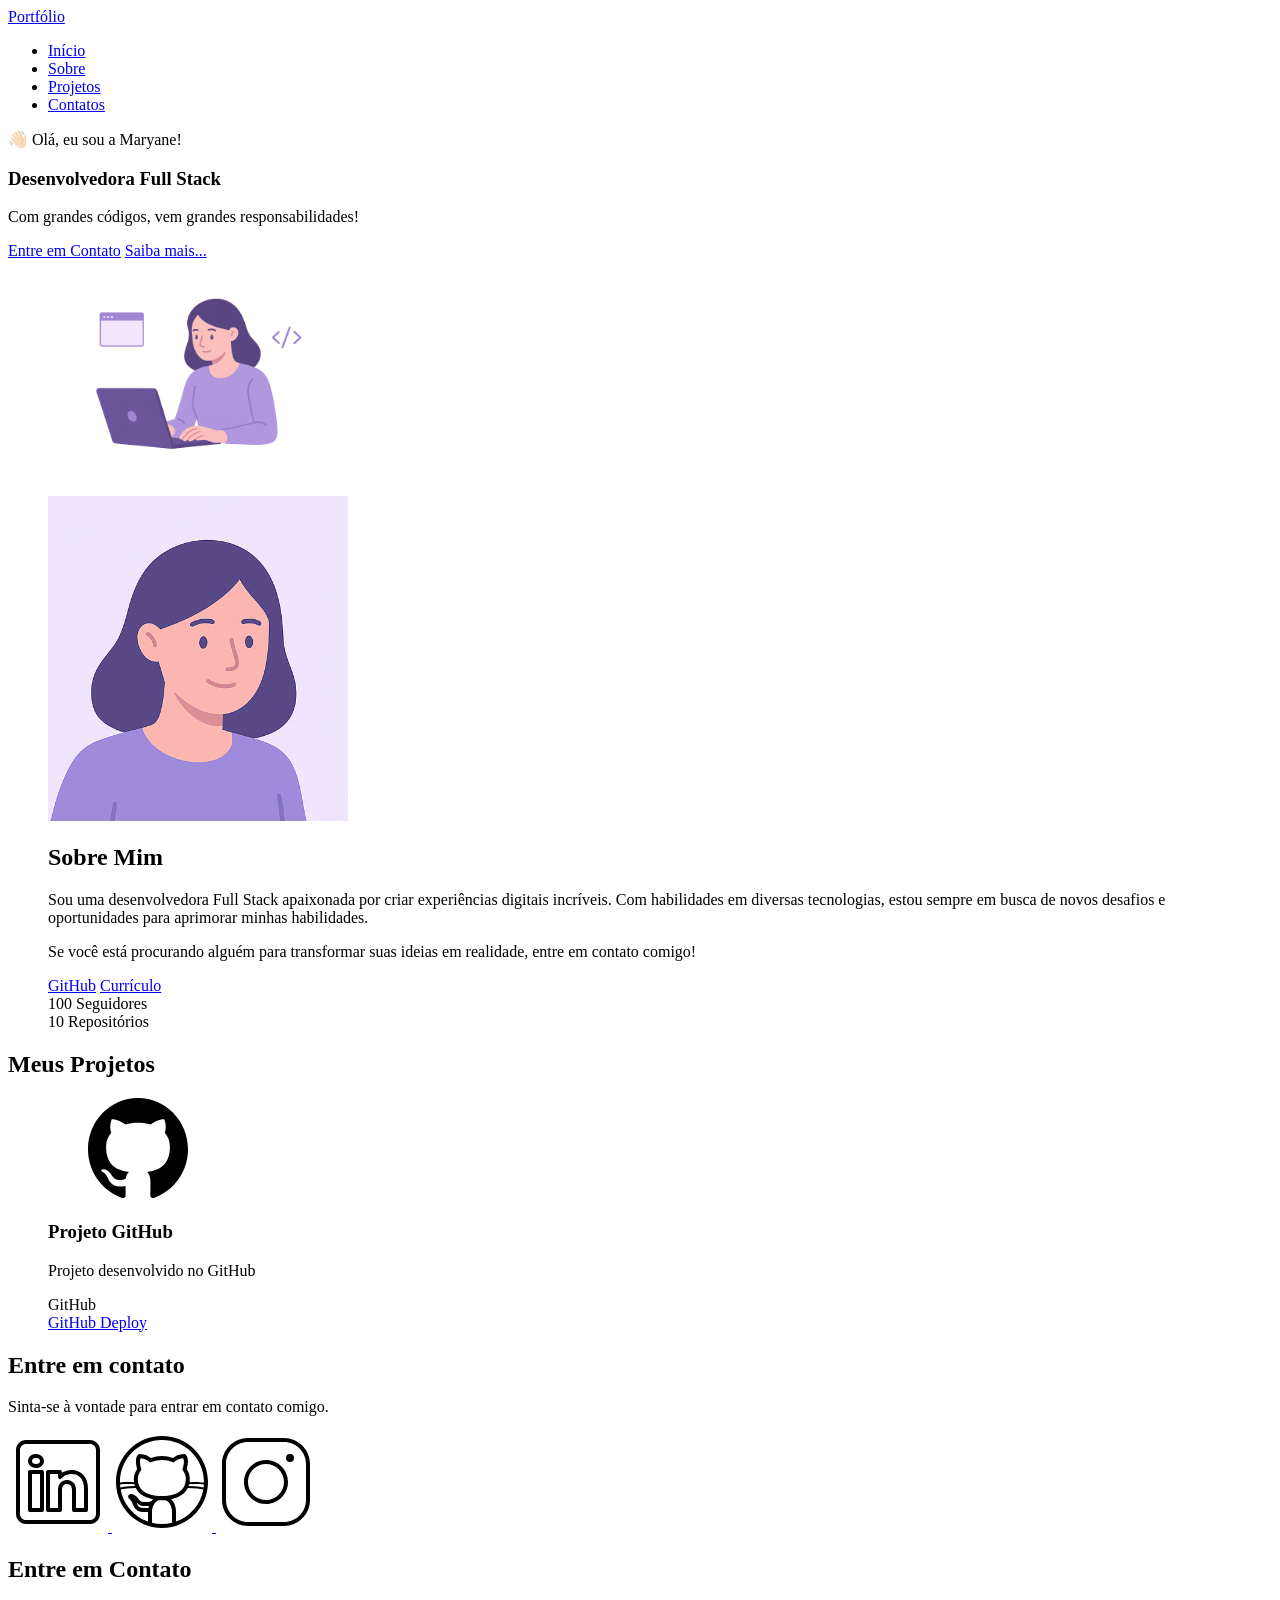
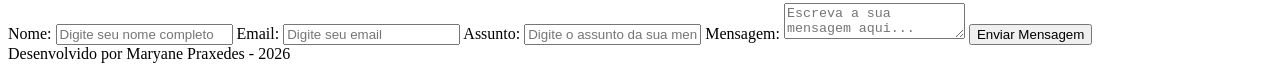
==== index.html @ 25ab2cbf ":sparkles: Construção da Página HTML" ====
<!DOCTYPE html>
<html lang="pt-br">

<head>
    <meta charset="UTF-8">
    <meta name="viewport" content="width=device-width, initial-scale=1.0">

    <meta name="author" content="Maryane Praxedes">

    <meta name="description" content="Portfólio Pessoal da Maryane Praxedes, 
                    desenvolvedora Full Stack especializada em criar experiências 
                    digitais incríveis. Conheça meus projetos e entre em contato.">

    <meta name="robots" content="index, follow">

    <link rel="icon" type="image/svg+xml" href="./assets/img/favicon.svg">

    <title>Portfólio da Maryane</title>
</head>

<body>

    <!--- Cabeçalho da Página -->
    <header>
        <div class="menu-content">
            <!-- Título do cabeçalho -->
            <a href="index.html" id="titulo">Portfólio</a>

            <!-- Menu de Navegação -->
            <nav>
                <ul class="menu-list">
                    <li><a href="#hero">Início</a></li>
                    <li><a href="#about">Sobre</a></li>
                    <li><a href="#projects">Projetos</a></li>
                    <li><a href="#contact">Contatos</a></li>

                </ul>
            </nav>
        </div>
    </header>

    <!--- Conteúdo Principal da Página -->
    <main>

        <!-- Seção Hero -->
        <section id="hero" class="section-container hero-container">

            <!-- Boas Vindas-->
            <article>
                <span>👋🏻 Olá, eu sou a Maryane!</span>
                <h1>Desenvolvedora Full Stack</h1>
                <p>Com grandes códigos, vem grandes responsabilidades!</p>

                <div class="buttons-container">
                    <a href="#contact" class="botao">Entre em Contato</a>
                    <a href="#about" class="botao-outline">Saiba mais...</a>
                </div>
            </article>

            <!-- Imagem da Seção Hero -->
            <figure class="hero-image">
                <img src="./assets/img/foto_dev_woman.svg" width="300" alt="Foto do autor do site"
                    class="float-animation">
            </figure>

        </section>

        <!-- Seção Sobre Mim -->
        <section id="about" class="section-container about-container">

            <!-- Imagem da Seção Sobre Mim -->
            <figure class="about-image">
                <img src="./assets/img/avatar_dev_woman.svg" width="300" alt="Foto - Perfil do autor do site">


                <!-- Conteúdo da Seção Sobre Mim -->
                <article class="about-content">
                    <h2>Sobre Mim</h2>
                    <p>Sou uma desenvolvedora Full Stack apaixonada por criar experiências digitais incríveis. Com
                        habilidades em diversas tecnologias, estou sempre em busca de novos desafios e oportunidades
                        para aprimorar minhas habilidades.</p>
                    <p>Se você está procurando alguém para transformar suas ideias em realidade, entre em contato
                        comigo!</p>

                    <!-- Links (GitHub + Currículo) e Dados do GitHub-->
                    <div class="about-buttons-data">

                        <!-- Links-->
                        <div class="buttons-container">
                            <a href="https://github.com/marypraxedes" target="_blank" class="botao">GitHub</a>
                            <a href="./Currículo Novo - Maryane Praxedes.pdf" target="_blank"
                                class="botao-outline">Currículo</a>
                        </div>

                        <!-- Dados do Repositório GitHub -->
                        <div class="data-container">
                            <!-- Número de Seguidores -->
                            <div class="data-item">
                                <span class="data-number">100</span>
                                <span class="data-label">Seguidores</span>

                            </div>
                            <!-- Número de Repositórios -->
                            <div class="data-item">
                                <span class="data-number">10</span>
                                <span class="data-label">Repositórios</span>
                            </div>
                        </div>
                    </div>
                </article>
            </figure>
        </section>

        <!-- Seção Projetos -->
        <section id="projects" class="section-container projects-container">

            <h2>Meus Projetos</h2>

            <!-- Swiper Container -->
            <div class="swiper projects-swiper">
                <div class="swiper-wrapper">

                    <figure class="swiper-slide">

                        <article class="project-card">

                            <!-- Ícone da Tecnologia padrão do projeto -->
                            <figure class="project-image">
                                <img src="./assets/icons/languages/github.svg" alt="Ícone do GitHub" width="100">
                            </figure>

                            <!-- Conteúdo do Projeto -->
                            <div class="project-content">

                                <h3>Projeto GitHub</h3>
                                <p>Projeto desenvolvido no GitHub</p>

                                <!-- Tags do Projeto -->
                                <div class="project-tags">
                                    <span class="tag">GitHub</span>
                                </div>

                                <!-- Links do Projeto -->
                                <div class="project-buttons">
                                    <a href="#" target="_blank" class="botao botao-sm">
                                        GitHub
                                    </a>
                                    <a href="#" target="_blank" class="botao-outline botao-sm">
                                        Deploy
                                    </a>
                                </div>

                            </div>

                        </article>

                </div>

            </div>

            <!-- Botões de Navegação -->
            <div class="swiper-button-next"></div>
            <div class="swiper-button-prev"></div>

            <!-- Paginação -->
            <div class="swiper-pagination"></div>

            </div>

        </section>

        <!-- Seção Contato -->
        <section id="contact" class="section-container contact-container">

            <!-- Redes Sociais-->
            <article class="contact-info">
                <h2>Entre em contato</h2>
                <p>Sinta-se à vontade para entrar em contato comigo.</p>

                <!-- Links das Redes Sociais -->
                <div class="social-container">

                    <a href="https://www.linkedin.com/in/marypraxedes/" target="_blank" class="social-icon"
                        aria-label="LinkedIn">
                        <img src="./assets/icons/social/linkedin.svg" alt="Link para o LinkedIn">
                    </a>

                    <a href="https://github.com/marypraxedes" target="_blank" class="social-icon" aria-label="GitHub">
                        <img src="./assets/icons/social/github.svg" alt="Link para o GitHub">
                    </a>

                    <a href="https://instagram.com/mary_praxedes" target="_blank" class="social-icon"
                        aria-label="Instagram">
                        <img src="./assets/icons/social/instagram.svg" alt="Link para o Instagram">
                    </a>
                </div>
            </article>

            <h2>Entre em Contato</h2>

            <!-- Formulário de Contato -->
            <form id="formulario">

                <label for="nome">Nome:</label>
                <input id="nome" name="nome" type="text" placeholder="Digite seu nome completo">
                <span id="erro-nome"></span>


                <label for="email">Email:</label>
                <input id="email" name="email" type="text" placeholder="Digite seu email">
                <span id="erro-email"></span>

                <label for="assunto">Assunto:</label>
                <input id="assunto" name="assunto" type="text" placeholder="Digite o assunto da sua mensagem">
                <span id="erro-assunto"></span>

                <label for="mensagem">Mensagem:</label>
                <textarea id="mensagem" name="mensagem" placeholder="Escreva a sua mensagem aqui..."></textarea>
                <span id="erro-mensagem"></span>

                <button class="botao" type="submit">Enviar Mensagem</button>

            </form>

        </section>


    </main>

    <!--- Rodapé da Página -->
    <footer>
        Desenvolvido por Maryane Praxedes - 2026
    </footer>


</body>

</html>
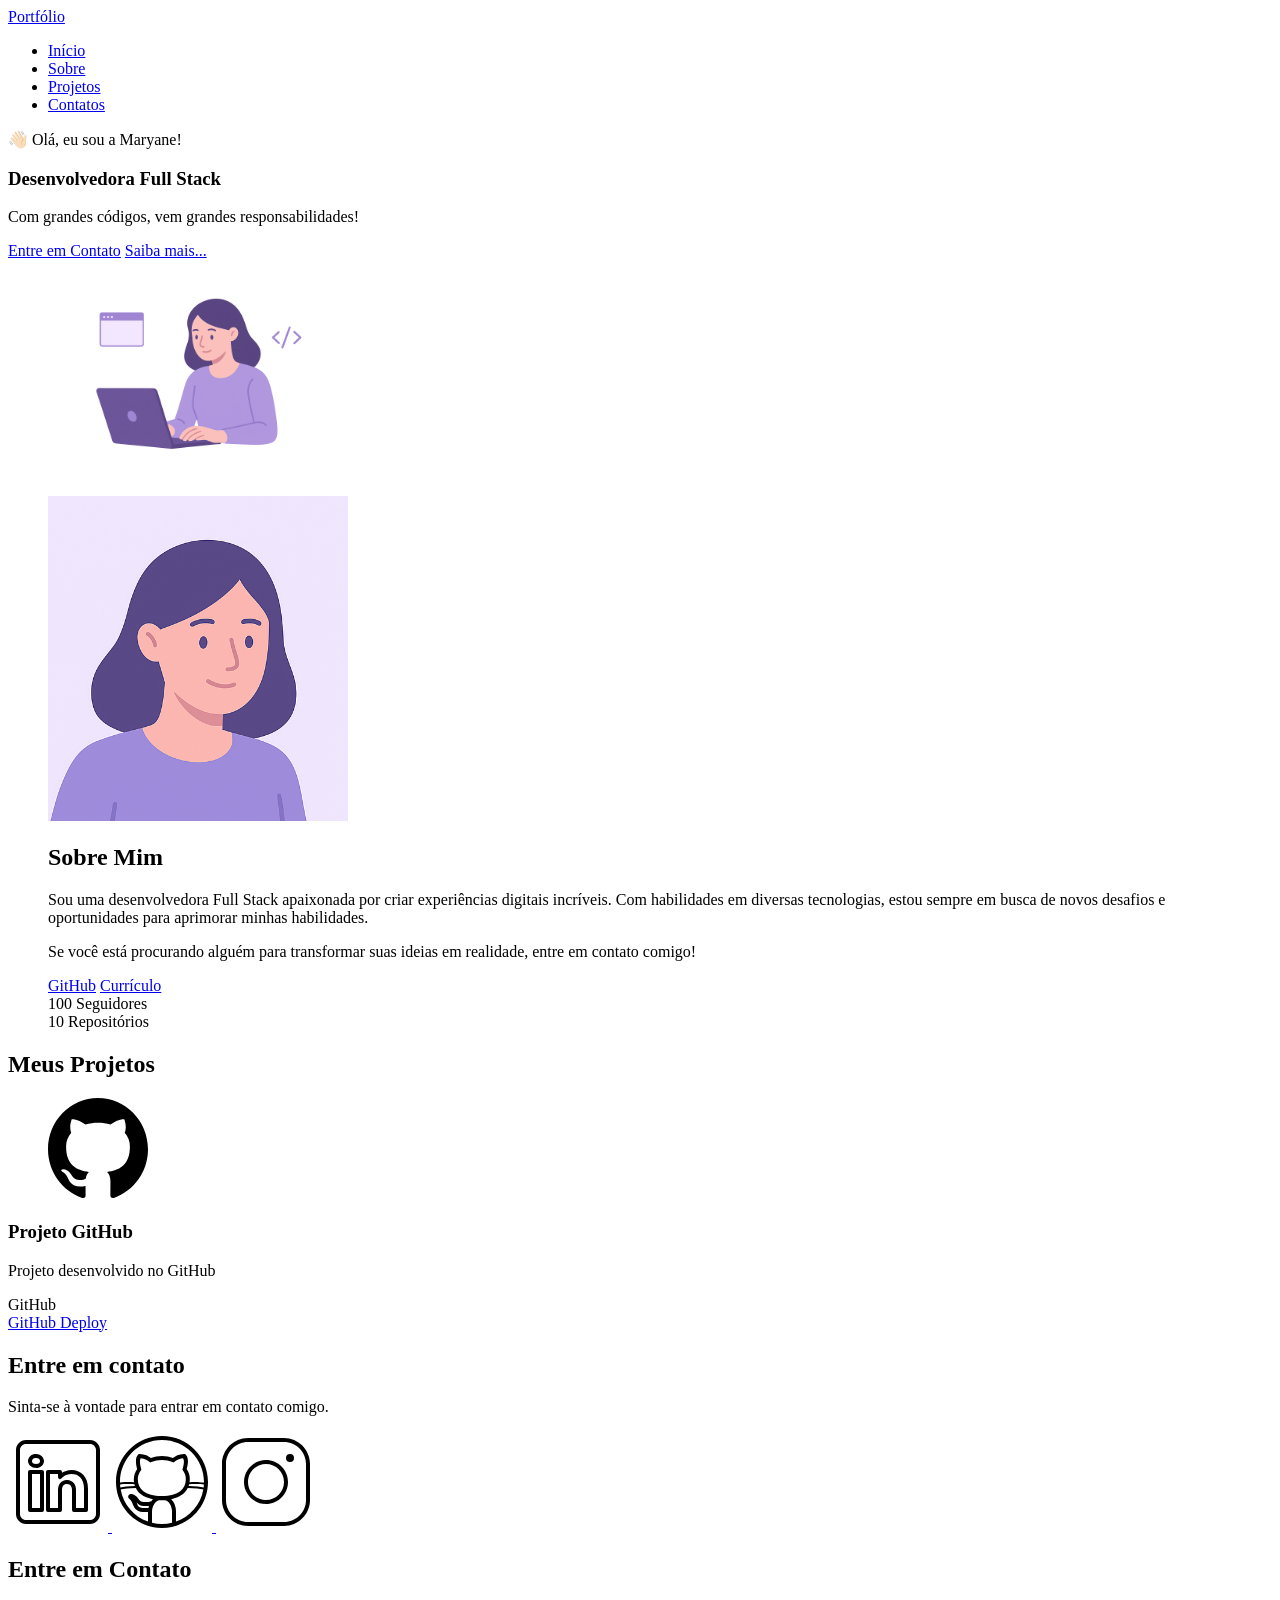
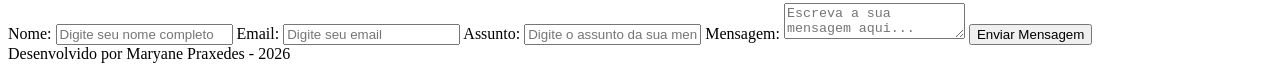
==== commit 78543af6: ":sparkles: Nova branch 01_html" ====
--- a/index.html
+++ b/index.html
@@ -120,7 +120,7 @@
             <div class="swiper projects-swiper">
                 <div class="swiper-wrapper">
 
-                    <figure class="swiper-slide">
+                    <div class="swiper-slide">
 
                         <article class="project-card">
 
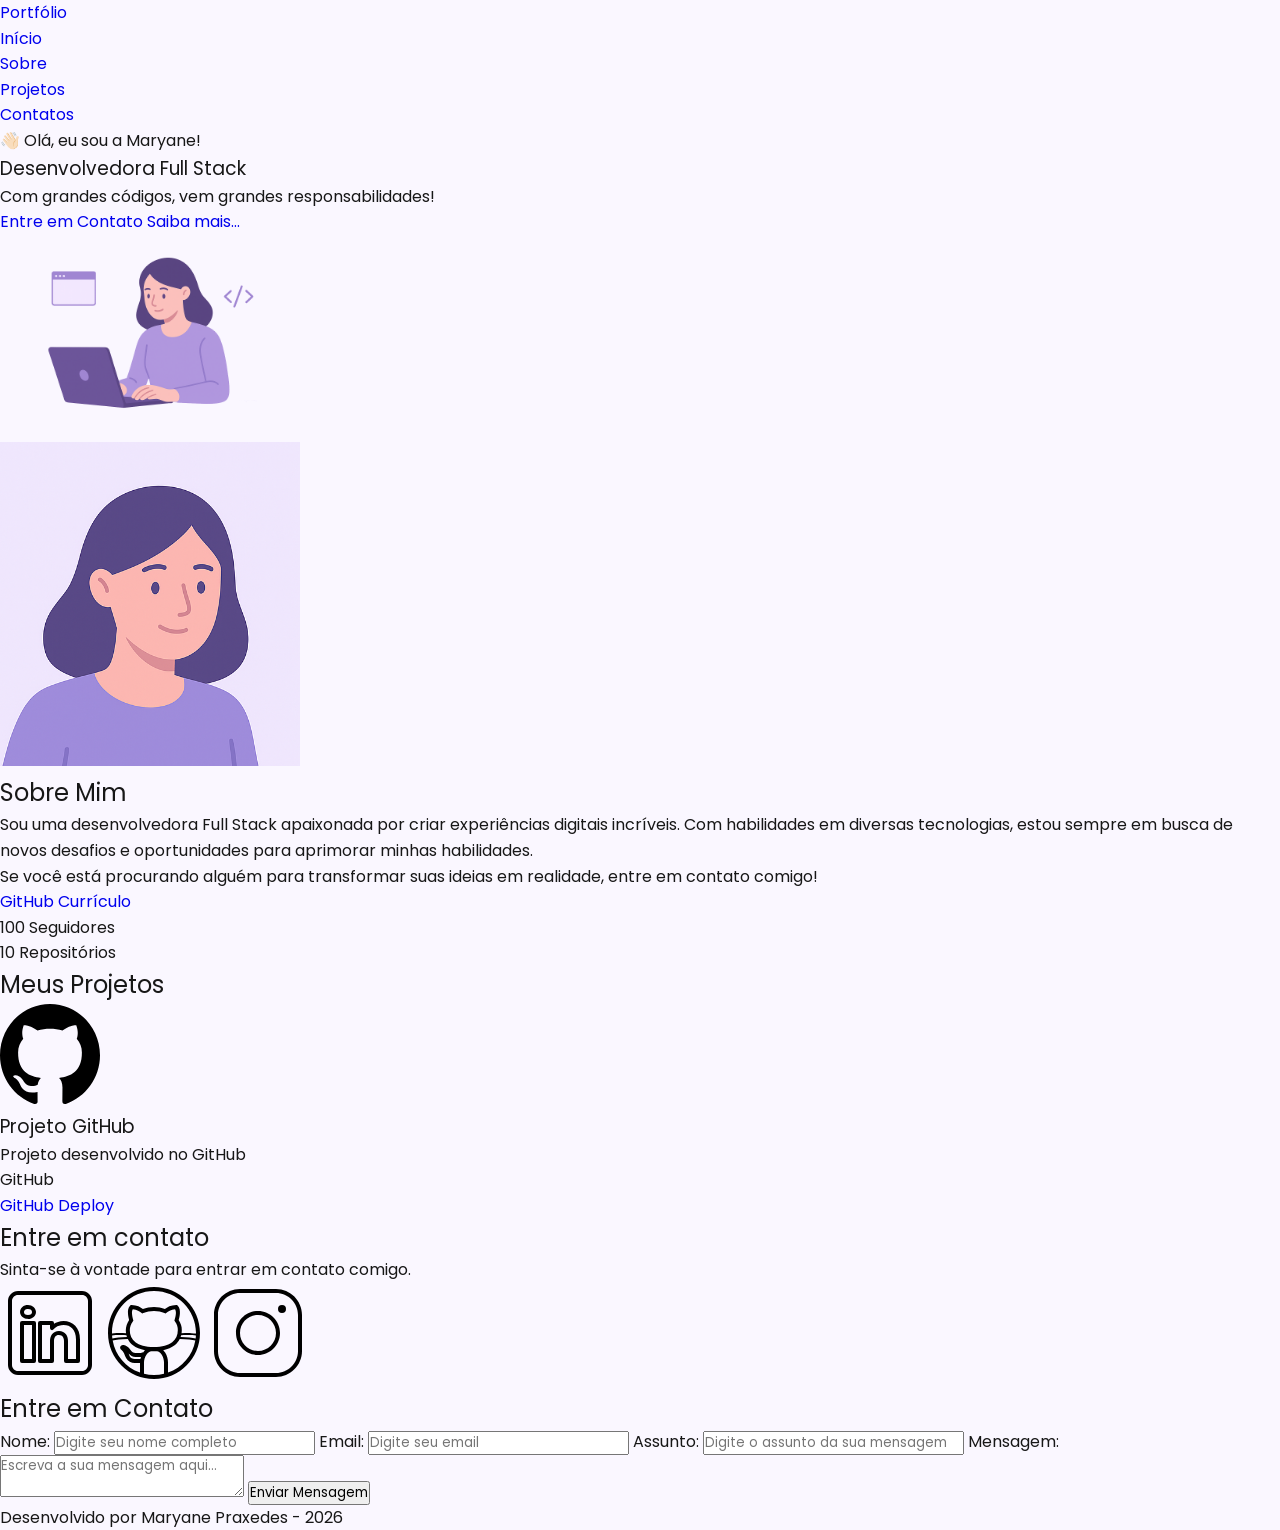
==== commit 6760c951: ":sparkles: Construção do CSS" ====
--- a/index.html
+++ b/index.html
@@ -2,6 +2,14 @@
 <html lang="pt-br">
 
 <head>
+
+    <!-- Fontes do Google -->
+    <link rel="preconnect" href="https://fonts.googleapis.com">
+    <link rel="preconnect" href="https://fonts.gstatic.com" crossorigin>
+
+    <!-- Fonte do Google - Poppins -->
+    <link href="https://fonts.googleapis.com/css2?family=Poppins&display=swap" rel="stylesheet">
+
     <meta charset="UTF-8">
     <meta name="viewport" content="width=device-width, initial-scale=1.0">
 
@@ -14,6 +22,9 @@
     <meta name="robots" content="index, follow">
 
     <link rel="icon" type="image/svg+xml" href="./assets/img/favicon.svg">
+
+    <!-- CSS principal da página -->
+    <link rel="stylesheet" href="./assets/css/styles.css">
 
     <title>Portfólio da Maryane</title>
 </head>
@@ -154,16 +165,16 @@
 
                         </article>
 
+                    </div>
+
                 </div>
 
-            </div>
-
-            <!-- Botões de Navegação -->
-            <div class="swiper-button-next"></div>
-            <div class="swiper-button-prev"></div>
-
-            <!-- Paginação -->
-            <div class="swiper-pagination"></div>
+                <!-- Botões de Navegação -->
+                <div class="swiper-button-next"></div>
+                <div class="swiper-button-prev"></div>
+
+                <!-- Paginação -->
+                <div class="swiper-pagination"></div>
 
             </div>
 
--- a/assets/css/styles.css
+++ b/assets/css/styles.css
@@ -0,0 +1,76 @@
+* {
+    margin: 0;
+    padding: 0;
+    box-sizing: border-box;
+    font-family: 'Poppins', sans-serif;
+    font-weight: 400;
+    text-decoration: none;
+    outline: none;
+}
+
+/* Variáveis */
+:root {
+    /* Paleta de Cores - Purple */
+    --purple-50: #f4eaff;
+    --purple-100: #e9dcfa;
+    --purple-200: #cdb3f0;
+    --purple-300: #b186e5;
+    --purple-400: #9460db;
+    --purple-500: #6b36c8;
+    --purple-600: #5b2ca0;
+    --purple-700: #4c2177;
+    --purple-800: #441f88;
+    --purple-900: #2a0e4d;
+    --purple-950: #1a0730;
+ 
+    /* Cores Neutras */
+    --gray-200: #e8e8e8;
+    --gray-400: #505861;
+    --black: #171717;
+    --white: #FAF7FF;
+ 
+    /* Cores de Estado */
+    --error: #e63946;
+ 
+    /* Sombras */
+    --shadow-sm: 0 0.25rem 0.5rem rgba(0, 0, 0, 0.05);
+    --shadow-md: 0 0.25rem 0.75rem rgba(107, 54, 200, 0.3);
+    --shadow-lg: 0 0.5rem 1.5rem rgba(107, 54, 200, 0.2);
+ 
+    /* Espaçamentos */
+    --spacing-xs: 0.5rem;
+    --spacing-sm: 1rem;
+    --spacing-md: 1.5rem;
+    --spacing-lg: 2rem;
+    --spacing-xl: 3rem;
+    --spacing-2xl: 4rem;
+ 
+    /* Tamanhos de Fonte */
+    --text-sm: 0.75rem;
+    --text-base: 1rem;
+    --text-lg: 1.25rem;
+    --text-xl: 1.5rem;
+    --text-2xl: 2rem;
+    --text-3xl: 2.5rem;
+ 
+    /* Border Radius */
+    --radius-sm: 0.25rem;
+    --radius-md: 0.5rem;
+    --radius-lg: 1rem;
+    --radius-xl: 2rem;
+    --radius-full: 50%;
+ 
+    /* Animação Padrão */
+    --transition-default: all 0.3s ease;
+}
+
+html {
+    scroll-behavior: smooth;
+}
+
+body {
+    min-height: 100vh;
+    background-color: var(--white);
+    line-height: 1.6;
+    color: var(--black);
+}
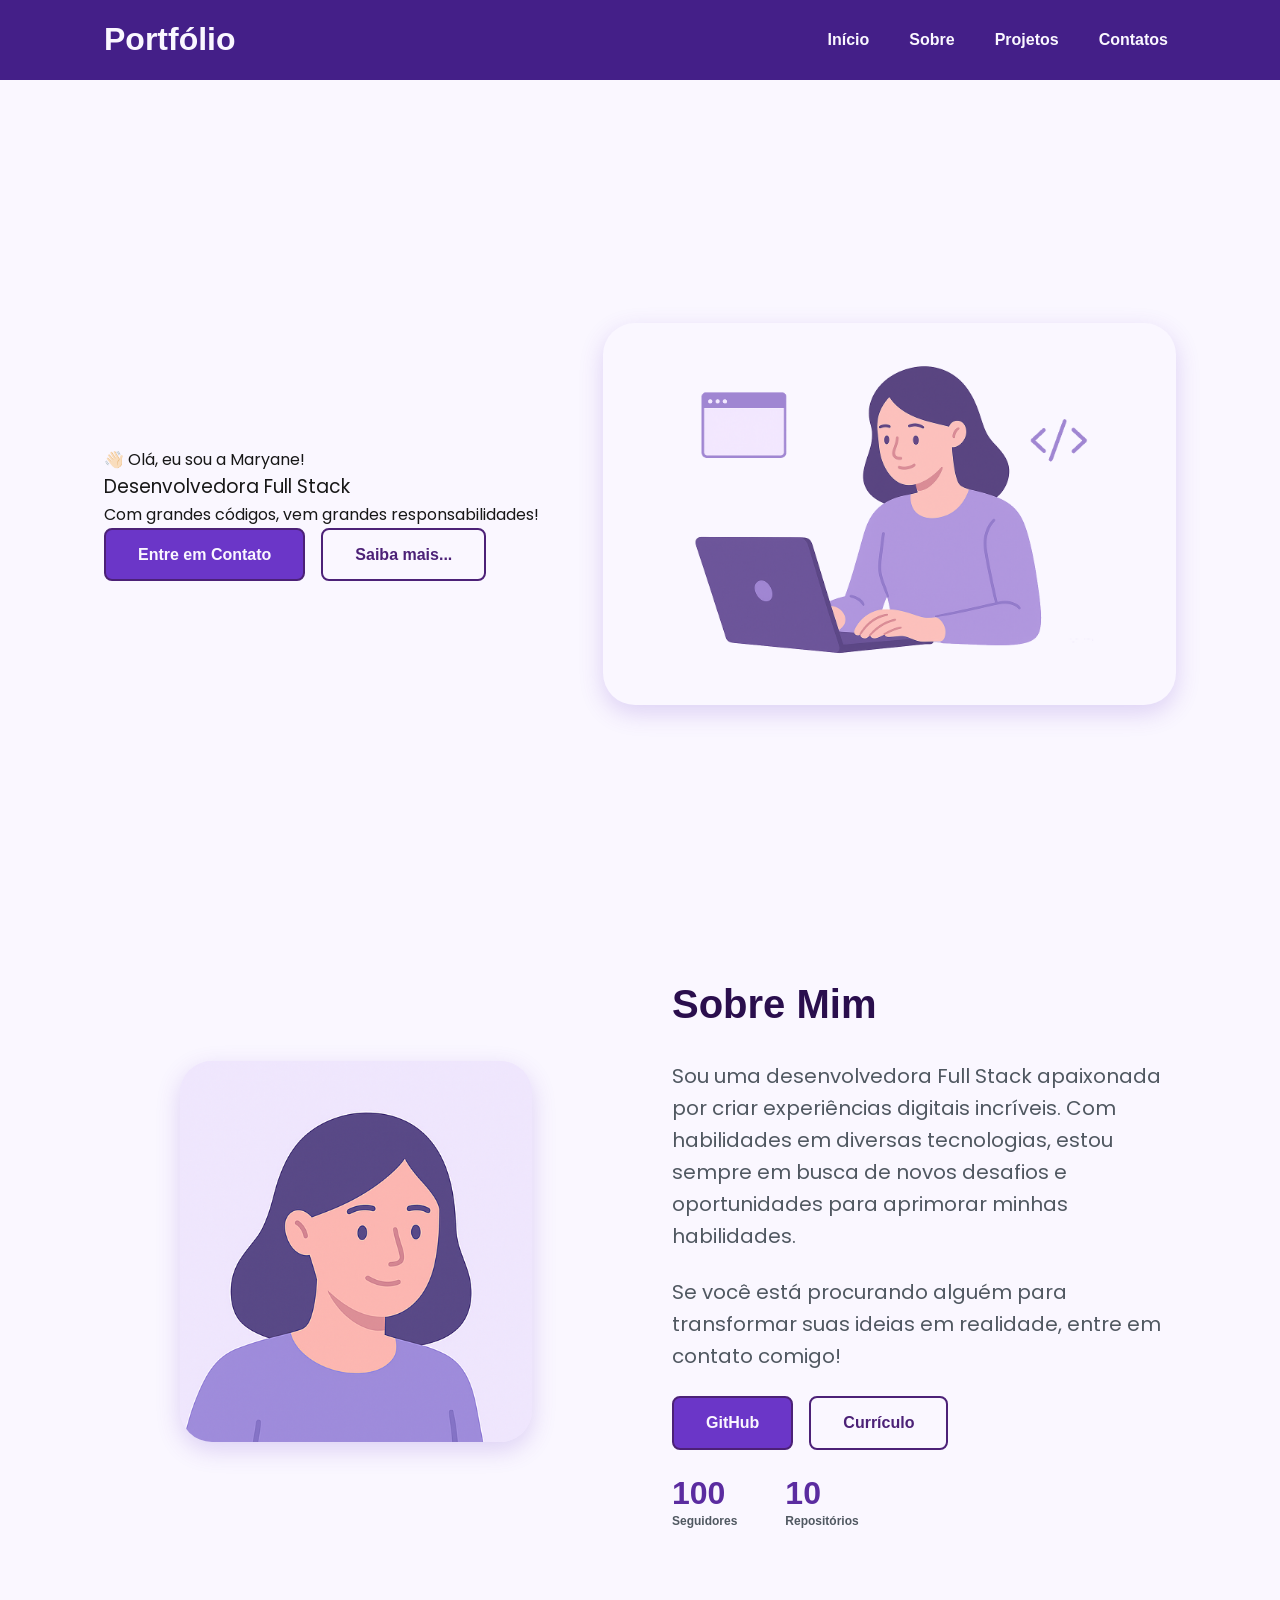
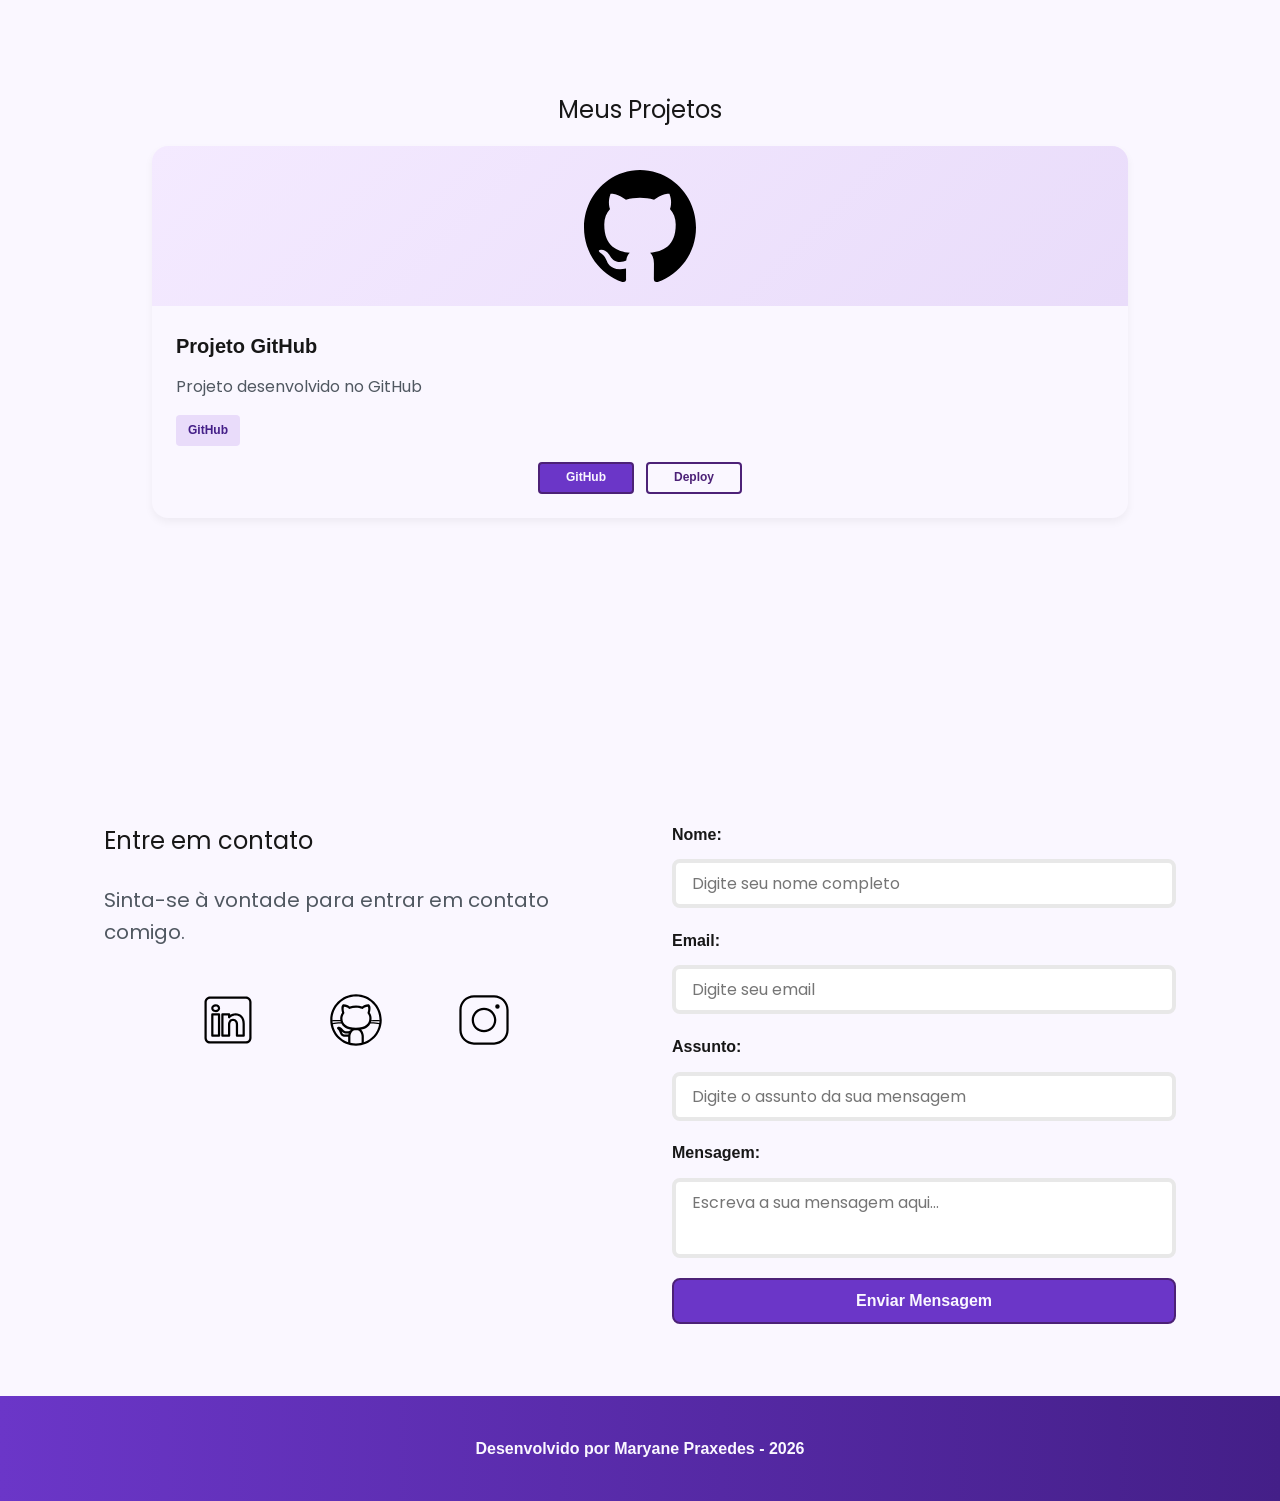
==== commit 16885609: ":sparkles: Atualização do CSS" ====
--- a/index.html
+++ b/index.html
@@ -70,8 +70,7 @@
 
             <!-- Imagem da Seção Hero -->
             <figure class="hero-image">
-                <img src="./assets/img/foto_dev_woman.svg" width="300" alt="Foto do autor do site"
-                    class="float-animation">
+                <img src="./assets/img/foto_dev_woman.svg" alt="Foto do autor do site" class="float-animation">
             </figure>
 
         </section>
@@ -81,45 +80,59 @@
 
             <!-- Imagem da Seção Sobre Mim -->
             <figure class="about-image">
-                <img src="./assets/img/avatar_dev_woman.svg" width="300" alt="Foto - Perfil do autor do site">
-
-
-                <!-- Conteúdo da Seção Sobre Mim -->
-                <article class="about-content">
-                    <h2>Sobre Mim</h2>
-                    <p>Sou uma desenvolvedora Full Stack apaixonada por criar experiências digitais incríveis. Com
-                        habilidades em diversas tecnologias, estou sempre em busca de novos desafios e oportunidades
-                        para aprimorar minhas habilidades.</p>
-                    <p>Se você está procurando alguém para transformar suas ideias em realidade, entre em contato
-                        comigo!</p>
-
-                    <!-- Links (GitHub + Currículo) e Dados do GitHub-->
-                    <div class="about-buttons-data">
-
-                        <!-- Links-->
-                        <div class="buttons-container">
-                            <a href="https://github.com/marypraxedes" target="_blank" class="botao">GitHub</a>
-                            <a href="./Currículo Novo - Maryane Praxedes.pdf" target="_blank"
-                                class="botao-outline">Currículo</a>
+                <img src="./assets/img/avatar_dev_woman.svg" alt="Foto - Perfil do autor do site">
+            </figure>
+
+            <!-- Conteúdo da Seção Sobre Mim -->
+            <article class="about-content">
+
+                <h2>Sobre Mim</h2>
+
+                <p>
+                    Sou uma desenvolvedora Full Stack apaixonada por criar experiências digitais incríveis.
+                    Com habilidades em diversas tecnologias, estou sempre em busca de novos desafios e
+                    oportunidades para aprimorar minhas habilidades.
+                </p>
+
+                <p>
+                    Se você está procurando alguém para transformar suas ideias em realidade,
+                    entre em contato comigo!
+                </p>
+
+                <!-- Links (GitHub + Currículo) e Dados do GitHub -->
+                <div class="about-buttons-data">
+
+                    <!-- Links -->
+                    <div class="buttons-container">
+                        <a href="https://github.com/marypraxedes" target="_blank" class="botao">
+                            GitHub
+                        </a>
+
+                        <a href="./Currículo Novo - Maryane Praxedes.pdf" target="_blank" class="botao-outline">
+                            Currículo
+                        </a>
+                    </div>
+
+                    <!-- Dados do Repositório GitHub -->
+                    <div class="data-container">
+
+                        <!-- Número de Seguidores -->
+                        <div class="data-item">
+                            <span class="data-number">100</span>
+                            <span class="data-label">Seguidores</span>
                         </div>
 
-                        <!-- Dados do Repositório GitHub -->
-                        <div class="data-container">
-                            <!-- Número de Seguidores -->
-                            <div class="data-item">
-                                <span class="data-number">100</span>
-                                <span class="data-label">Seguidores</span>
-
-                            </div>
-                            <!-- Número de Repositórios -->
-                            <div class="data-item">
-                                <span class="data-number">10</span>
-                                <span class="data-label">Repositórios</span>
-                            </div>
+                        <!-- Número de Repositórios -->
+                        <div class="data-item">
+                            <span class="data-number">10</span>
+                            <span class="data-label">Repositórios</span>
                         </div>
+
                     </div>
-                </article>
-            </figure>
+                </div>
+
+            </article>
+
         </section>
 
         <!-- Seção Projetos -->
@@ -207,7 +220,7 @@
                 </div>
             </article>
 
-            <h2>Entre em Contato</h2>
+
 
             <!-- Formulário de Contato -->
             <form id="formulario">
--- a/assets/css/styles.css
+++ b/assets/css/styles.css
@@ -1,11 +1,11 @@
 * {
-    margin: 0;
-    padding: 0;
-    box-sizing: border-box;
-    font-family: 'Poppins', sans-serif;
-    font-weight: 400;
-    text-decoration: none;
-    outline: none;
+margin: 0;
+padding: 0; 
+box-sizing: border-box;
+font-family: 'Poppins', sans-serif;
+font-weight: 400;
+text-decoration: none;
+outline: none;
 }
 
 /* Variáveis */
@@ -69,8 +69,608 @@
 }
 
 body {
+    display: flex;
+    flex-direction: column;
     min-height: 100vh;
     background-color: var(--white);
+    color: var(--black);
+    font-size: var(--text-base);
     line-height: 1.6;
-    color: var(--black);
+}
+
+main {
+    flex: 1;
+    padding: var(--spacing-md);
+}
+
+.section-container {
+    max-width: 70rem;
+    margin: 0 auto;
+    padding: var(--spacing-xl) var(--spacing-md);
+    scroll-margin-top: 6rem;
+}
+
+.buttons-container {
+    display: flex;
+    gap: var(--spacing-sm);
+}
+
+.botao,
+.botao-outline {
+    display: inline-block;
+    padding: 0.75rem 2rem;
+    border: 0.15rem solid transparent;
+    border-radius: var(--radius-md);
+    font-size: var(--text-base);
+    font-weight: 600;
+    text-align: center;
+    cursor: pointer;
+    transition: var(--transition-default);
+}
+
+.botao {
+    border-color: var(--purple-700);
+    background-color: var(--purple-500);
+    color: var(--white);
+}
+
+.botao:hover {
+    border-color: var(--purple-800);
+    background-color: var(--purple-700);
+    box-shadow: var(--shadow-md);
+    transform: translateY(-0.25rem);
+}
+
+.botao-outline {
+    border-color: var(--purple-700);
+    background-color: transparent;
+    color: var(--purple-700);
+}
+
+.botao-outline:hover {
+    border-color: var(--purple-700);
+    background-color: var(--purple-500);
+    color: var(--white);
+    transform: translateY(-0.25rem);
+}
+
+/* Botões pequenos - Card Projetos */
+ 
+.botao.botao-sm,
+.botao-outline.botao-sm {
+  min-width: 6rem;
+  padding: 0.25rem var(--spacing-sm);
+  border-width: 0.125rem;
+  border-radius: 0.25rem;
+  font-size: var(--text-sm);
+}
+
+header{
+   position: sticky;
+   top: 0;
+   z-index: 1000;
+   width: 100%;
+   height: 5rem;
+   border-bottom: var (--spacing-xs) solid var(--gray-200);
+   box-shadow: var(--purple-800);
+   background-color: var(--purple-800);
+}
+
+header a {
+    color: var(--white);
+    transition: color 0.3s ease;
+    font-weight: 600;
+}
+
+header a:hover {
+    color: var(--purple-100);
+}
+
+#titulo {
+    font-size: var(--text-2xl);
+    font-weight: 700;
+}
+
+.menu-content {
+    display: flex;
+    justify-content: space-between;
+    align-items: center;
+    max-width: 70rem;
+    height: 100%;
+    margin: 0 auto;
+    padding: 0 var(--spacing-md);
+}
+
+.menu-list {
+    display: flex;
+    gap: var(--spacing-md);
+    list-style: none;
+}
+
+.menu-list a {
+    padding: var(--spacing-xs);
+}
+
+/* Seção Hero*/
+.hero-container {
+    display: flex;
+    align-items: center;
+    gap: var(--spacing-2xl);
+    min-height: calc(100vh - 5rem);
+}
+
+.hero-content {
+    display: flex;
+    flex: 1;
+    flex-direction: column;
+    gap: var(--spacing-md);
+}
+
+.hero-content span {
+    font-size: var(--text-xl);
+    font-weight: 700;
+}
+
+.hero-content h1 {
+    font-size: var(--text-3xl);
+    font-weight: 700;
+}
+
+/* configura todos os parágrafos */
+.hero-content p, 
+.about-content p,
+.contact-info p {
+    font-size: var(--text-lg);
+    color: var(--gray-400);
+}
+
+.hero-image {
+    flex: 1;
+    display: flex;
+    justify-content: center;
+}
+
+.hero-image img {
+    width: 100%;
+    max-width: 100%;
+    border-radius: var(--radius-xl);
+    box-shadow: var(--shadow-lg);
+}
+
+/* Animação Flutuante */
+@keyframes float {
+  0%,
+  100% {
+    transform: translateY(0);
+  }
+ 
+  50% {
+    transform: translateY(-1.25rem);
+  }
+ 
+}
+ 
+/* Usa animação */
+.float-animation {
+  animation: float 3s ease-in-out infinite;
+}
+
+
+/* Seção About */
+
+.about-container {
+    display: flex;
+    flex-direction: row;
+    align-items: center;
+    gap: var(--spacing-2xl);
+}
+
+/* Imagem de perfil */
+.about-image {
+    flex: 1;
+    display: flex;
+    justify-content: center;
+    align-items: center;
+}
+
+.about-image img {
+    width: 100%;
+    max-width: 22rem;
+    height: auto;
+    border-radius: var(--radius-xl);
+    box-shadow: var(--shadow-lg);
+    background-color: var(--purple-50);
+}
+
+/* Conteúdo de Texto */
+.about-content {
+    flex: 1;
+    display: flex;
+    align-items: flex-start;
+    flex-direction: column;
+    gap: var(--spacing-md);
+}
+
+.about-content h2 {
+    font-size: var(--text-3xl);
+    font-weight: 700;
+    color: var(--purple-900);
+}
+
+/* Container de Botões + Estatísticas */
+.about-buttons-data {
+    display: flex;
+    flex-direction: column;
+    gap: var(--spacing-md);
+    width: 100%;
+}
+
+/* Estatísticas do GitHub (Seguidores / Repositórios) */
+.data-container {
+    display: flex;
+    gap: var(--spacing-xl);
+}
+
+.data-item {
+    display: flex;
+    flex-direction: column;
+}
+
+.data-number {
+    font-size: var(--text-2xl);
+    font-weight: 700;
+    color: var(--purple-600);
+    line-height: 1.2;
+}
+
+.data-label {
+    font-size: var(--text-sm);
+    color: var(--gray-400);
+    font-weight: 600;
+}
+
+/* Responsividade (Telas menores) */
+@media (max-width: 768px) {
+    .about-container {
+        flex-direction: column;
+        text-align: center;
+    }
+
+    .about-buttons-data {
+        align-items: center;
+    }
+
+    .data-container {
+        justify-content: center;
+    }
+}
+
+/* projects */
+
+.projects-container {
+    scroll-margin-top: 3rem;
+    margin: var(--spacing-2xl) auto;
+    text-align: center;
+}
+
+.projects-swiper {
+   position: relative;
+   width: 100%;
+   padding: var(--spacing-sm) var(--spacing-xl) var(--spacing-xl);
+   overflow: hidden;
+}
+
+/* cards projects */
+
+.project-card {
+    display: flex;
+    flex-direction: column;
+    width: 100%;
+    height: 100%;
+    border: 0.15rem solid var(--grey-200);
+    border-radius: var(--radius-lg);
+    background-color: var(--white);
+    box-shadow: var(--shadow-sm);
+    overflow: hidden;
+    transition: var(--transition-default);
+}
+
+.project-card:hover {
+    box-shadow: var(--shadow-lg);
+}
+
+.project-image {
+    display: flex;
+    justify-content: center;
+    align-items: center;
+    width: 100%;
+    height: 10rem;
+    background: linear-gradient(135deg, var(--purple-50) 0%, var(--purple-100) 100%);
+}
+
+.project-image img {
+    width: 75%;
+    height: 75%;
+    max-width: 7rem;
+    max-height: 7rem;
+    object-fit: contain;
+    transition: transform 0.3s ease;
+}
+
+.project-content {
+    display: flex;
+    flex-direction: column;
+    justify-content: space-between;
+    text-align: left;
+    flex: 1;
+    padding: var(--spacing-md);
+}
+
+.project-content h3 {
+    font-size: var(--text-lg);
+    font-weight: 700;
+    margin-bottom: 0.75rem;
+}
+
+.project-content p {
+    flex: 1;
+    font-size: var(--text-base);
+    color: var(--gray-400);
+    margin-bottom: var(--spacing-sm);
+}
+
+.project-tags {
+    display: flex;
+    flex-wrap: wrap;
+    gap: var(--spacing-xs);
+}
+
+.tag {
+    padding: 0.375rem 0.75rem;
+    border-radius: var(--radius-sm);
+    background-color: var(--purple-100);
+    font-size: var(--text-sm);
+    font-weight: 600;
+    color: var(--purple-800);
+}
+
+.project-buttons {
+    display: flex;
+    justify-content: center;
+    align-items: center;
+    gap: 0.75rem;
+    margin-top: var(--spacing-sm);
+}
+
+/* Configuração do Swiper */
+ 
+.swiper-wrapper {
+
+    align-items: stretch;
+
+}
+ 
+.swiper-slide {
+
+    display: flex;
+
+    height: auto;
+
+}
+ 
+/* Botões do Swiper (navegação) */
+
+.swiper-button-next,
+
+.swiper-button-prev {
+
+    width: 3rem;
+
+    height: 3rem;
+
+}
+ 
+.swiper-button-next:after,
+
+.swiper-button-prev:after {
+
+    font-size: var(--text-lg);
+
+    color: var(--purple-500);
+
+}
+ 
+.swiper-button-next:hover:after,
+
+.swiper-button-prev:hover:after {
+
+    color: var(--purple-800);
+
+}
+ 
+/* Indicadores de paginação */
+
+.swiper-pagination-bullet {
+
+    width: 0.75rem;
+
+    height: 0.75rem;
+
+    background-color: var(--gray-200);
+
+    opacity: 1;
+
+}
+ 
+.swiper-pagination-bullet-active {
+
+    width: var(--spacing-lg);
+
+    border-radius: var(--radius-sm);
+
+    background-color: var(--purple-500);
+
+}
+ 
+.contact-container {
+    display:grid;
+    grid-template-columns: 1fr 1fr;
+    gap: var(--spacing-2xl);
+}
+
+.contact-info h2 {
+    margin-bottom: var(--spacing-md);
+}
+
+.contact-info p {
+    margin-bottom: var(--spacing-lg);
+}
+
+.social-container {
+    display: flex;
+    justify-content: center;
+    gap: var(--spacing-xl);
+}
+
+.social-icon {
+    width: 5rem;
+    height: 5rem;
+    padding: 0.75rem;
+    border-radius: var(--radius-md);
+    transition: var(--transition-default);
+}
+
+.social-icon img {
+    width: 100%;
+    filter: brightness(0) saturate(100%);
+    transition: filter 0.3s ease;
+}
+
+.social-icon img:hover {
+
+  filter: brightness(0) 
+          saturate(100%) 
+          invert(42%) 
+          sepia(93%) 
+          saturate(1352%) 
+          hue-rotate(243deg) 
+          brightness(79%) 
+          contrast(91%);
+
+}
+
+/* formulário */
+
+form {
+    display: flex;
+    flex-direction: column;
+    gap: 0.75rem;
+}
+
+form label {
+    font-size: var(--text-base);
+    font-weight: 600;
+}
+ 
+form input,
+form textarea {
+    width: 100%;
+    padding: 0.5rem var(--spacing-sm);
+    border: 0.25rem solid var(--gray-200);
+    border-radius: var(--radius-md);
+    font-family: inherit;
+    font-size: var(--text-base);
+    transition: border-color 0.3s ease;
+}
+
+form input:focus,
+form textarea:focus {
+    border-color: var(--purple-500);
+    outline: none;
+}
+
+form textarea {
+    resize: none;
+    min-height: 5rem;
+}
+
+form span {
+    margin-top: -0.27rem;
+    font-size: var(--text-sm);
+    color: var(--error);
+}
+
+/* Footer */
+ 
+footer {
+    padding: 2.5rem;
+    background: linear-gradient(to right, var(--purple-500), var(--purple-800));
+    font-weight: 600;
+    text-align: center;
+    color: var(--white);
+}
+
+/* seção sucesso */
+
+.success-container {
+    display: flex;
+    justify-content: center;
+    align-items: center;
+    min-height: calc(100vh - 12rem); /* Centraliza o card entre o header e o footer */
+    padding: var(--spacing-xl) var(--spacing-md);
+}
+
+.success-content {
+    display: flex;
+    flex-direction: column;
+    align-items: center;
+    text-align: center;
+    gap: var(--spacing-md);
+    max-width: 38rem;
+    width: 100%;
+    padding: var(--spacing-2xl) var(--spacing-xl);
+    background-color: var(--white);
+    border: 0.15rem solid var(--gray-200);
+    border-radius: var(--radius-xl);
+    box-shadow: var(--shadow-lg);
+}
+
+.success-icon {
+    display: flex;
+    justify-content: center;
+    align-items: center;
+    margin-bottom: var(--spacing-xs);
+}
+
+.success-icon img {
+    width: 7rem;
+    height: auto;
+}
+
+.success-content h1 {
+    font-size: var(--text-2xl);
+    font-weight: 700;
+    color: var(--purple-900);
+}
+
+.success-content h2 {
+    font-size: var(--text-base);
+    font-weight: 400;
+    color: var(--gray-400);
+    line-height: 1.6;
+}
+
+.success-content .botao {
+    margin-top: var(--spacing-sm);
+}
+
+/* Responsividade para telas menores */
+@media (max-width: 480px) {
+    .success-content {
+        padding: var(--spacing-xl) var(--spacing-md);
+    }
+    
+    .success-content h1 {
+        font-size: var(--text-xl);
+    }
 }
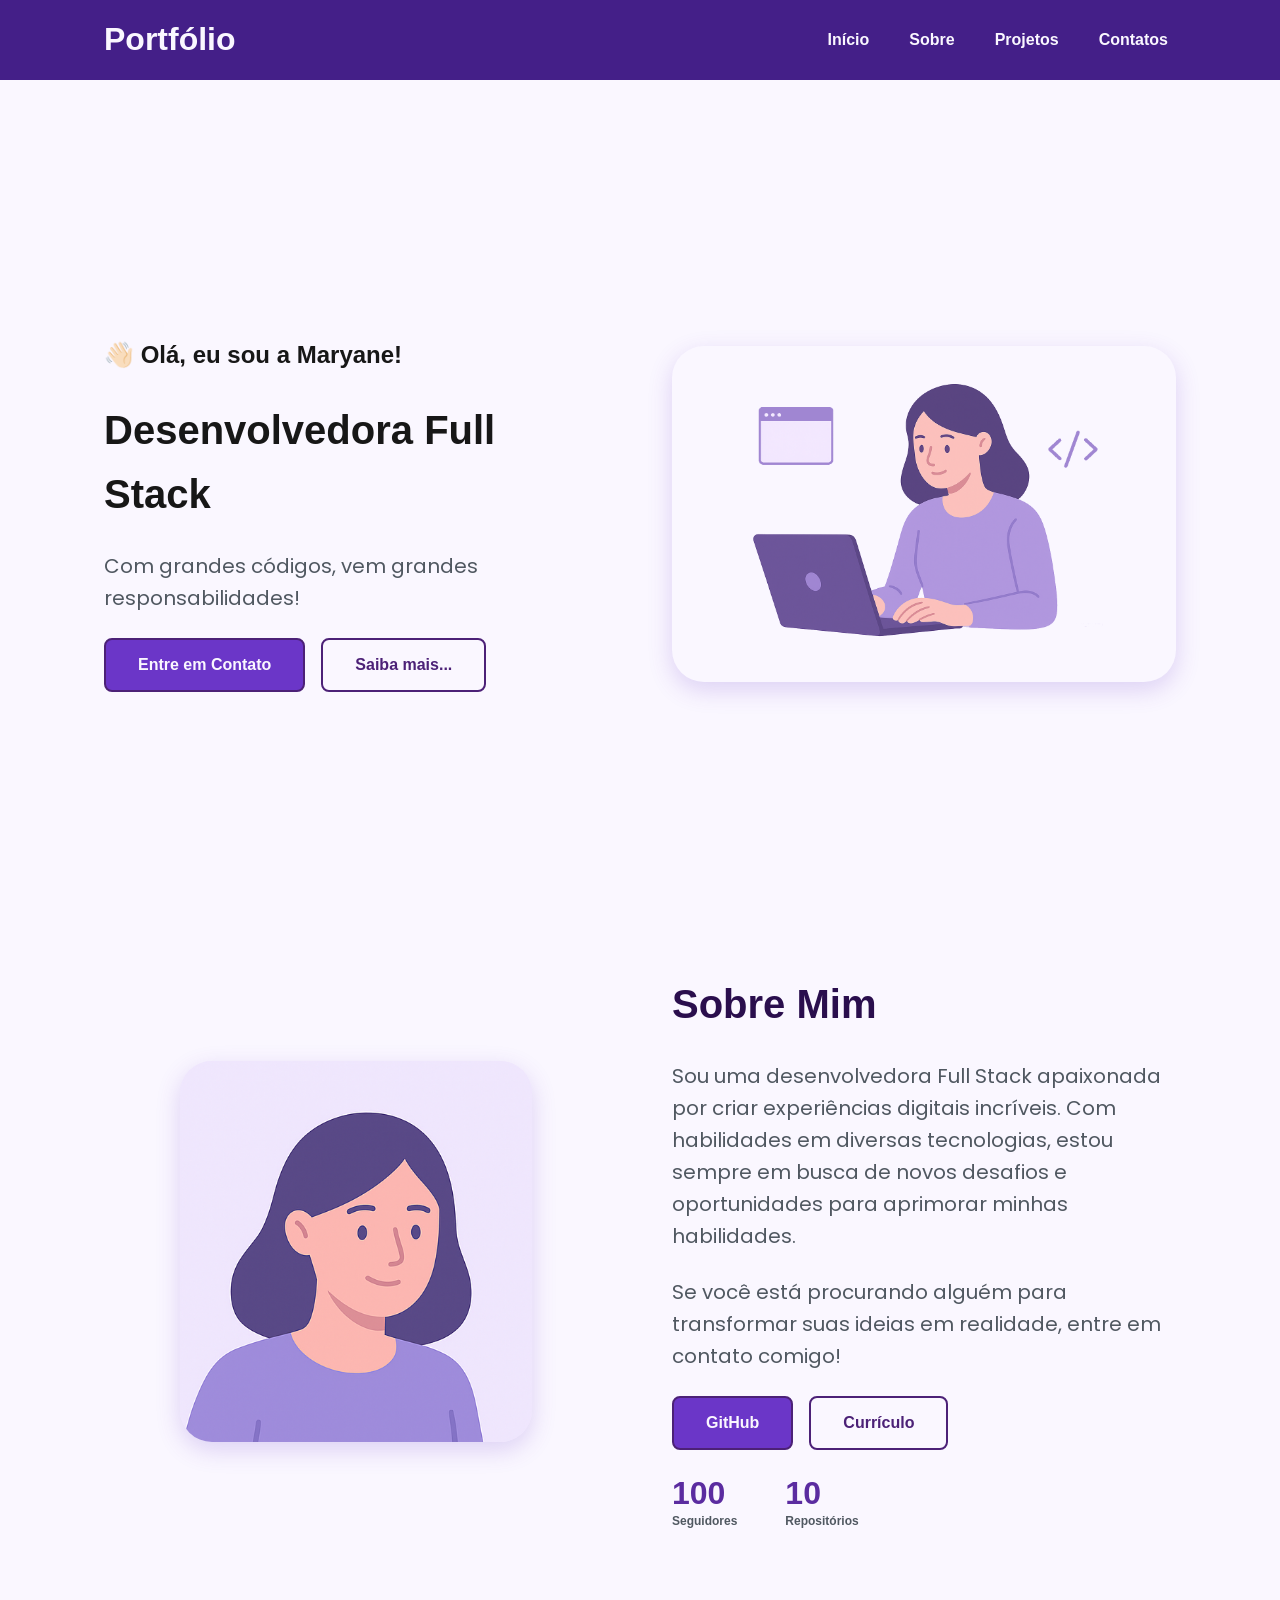
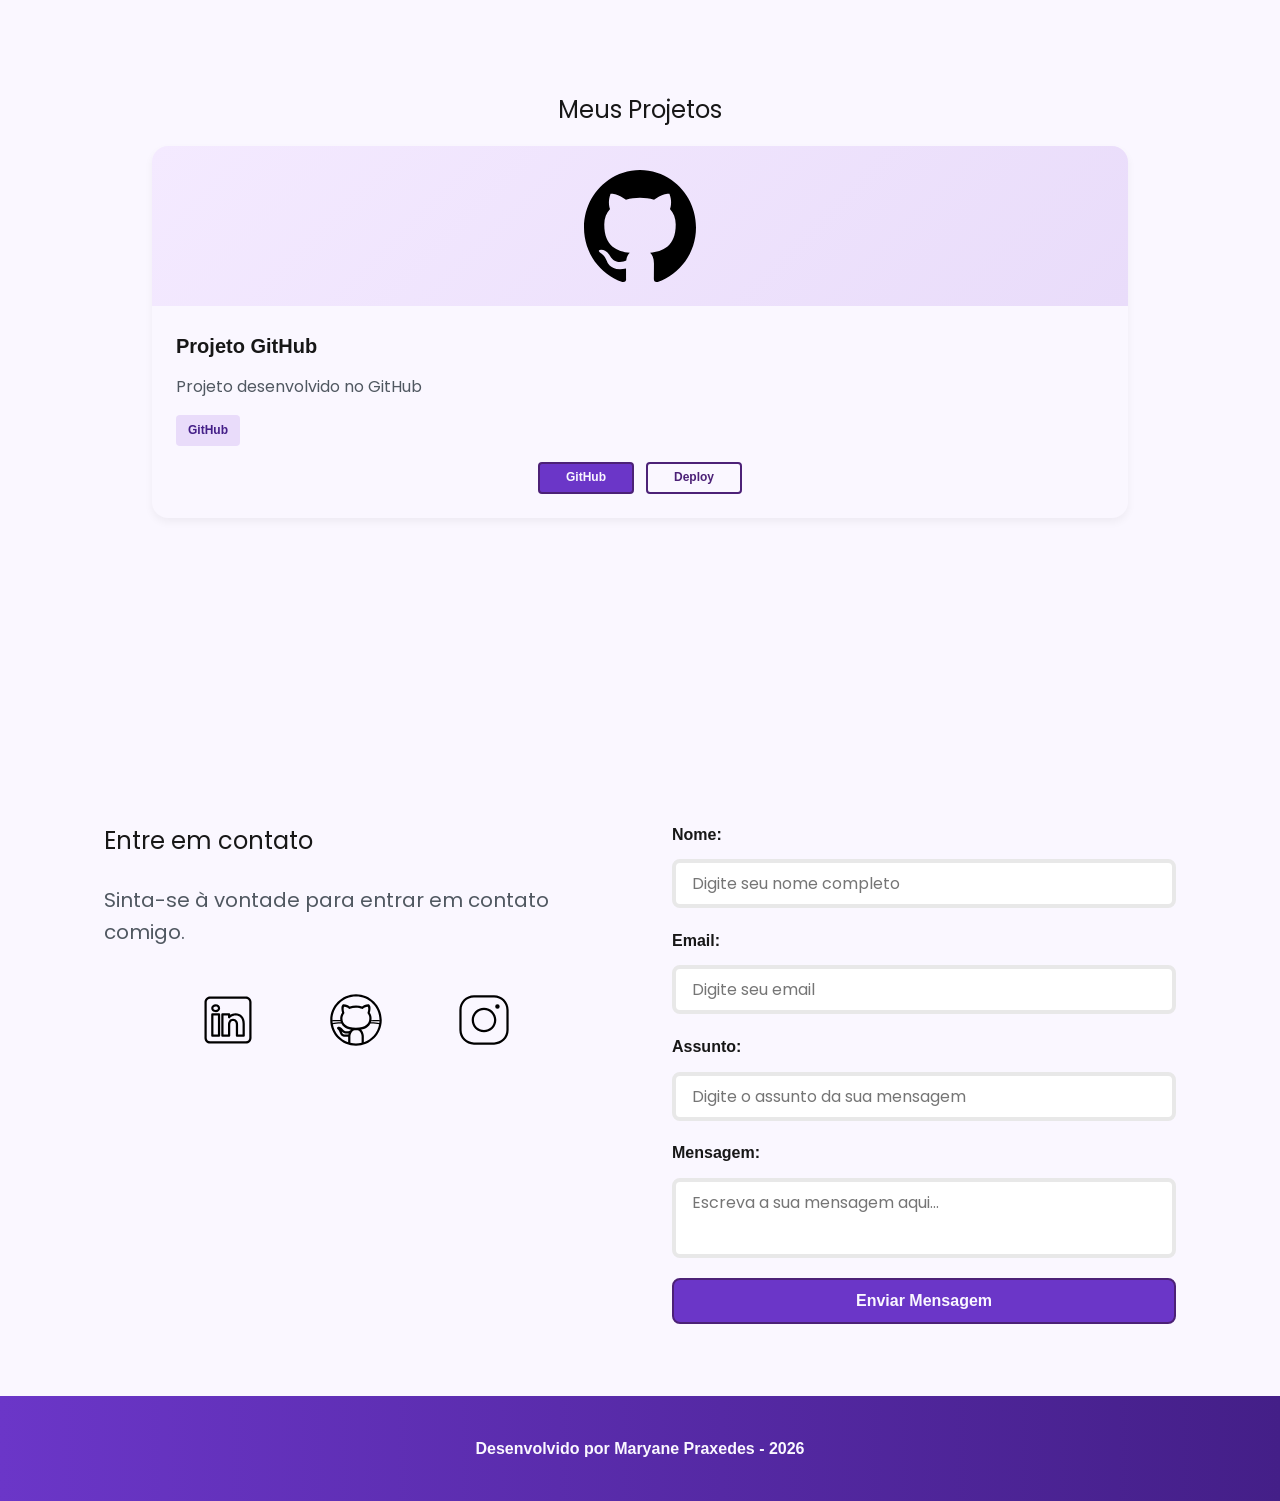
==== commit 924cad92: "fix: html" ====
--- a/index.html
+++ b/index.html
@@ -57,7 +57,7 @@
         <section id="hero" class="section-container hero-container">
 
             <!-- Boas Vindas-->
-            <article>
+            <article class="hero-content">
                 <span>👋🏻 Olá, eu sou a Maryane!</span>
                 <h1>Desenvolvedora Full Stack</h1>
                 <p>Com grandes códigos, vem grandes responsabilidades!</p>
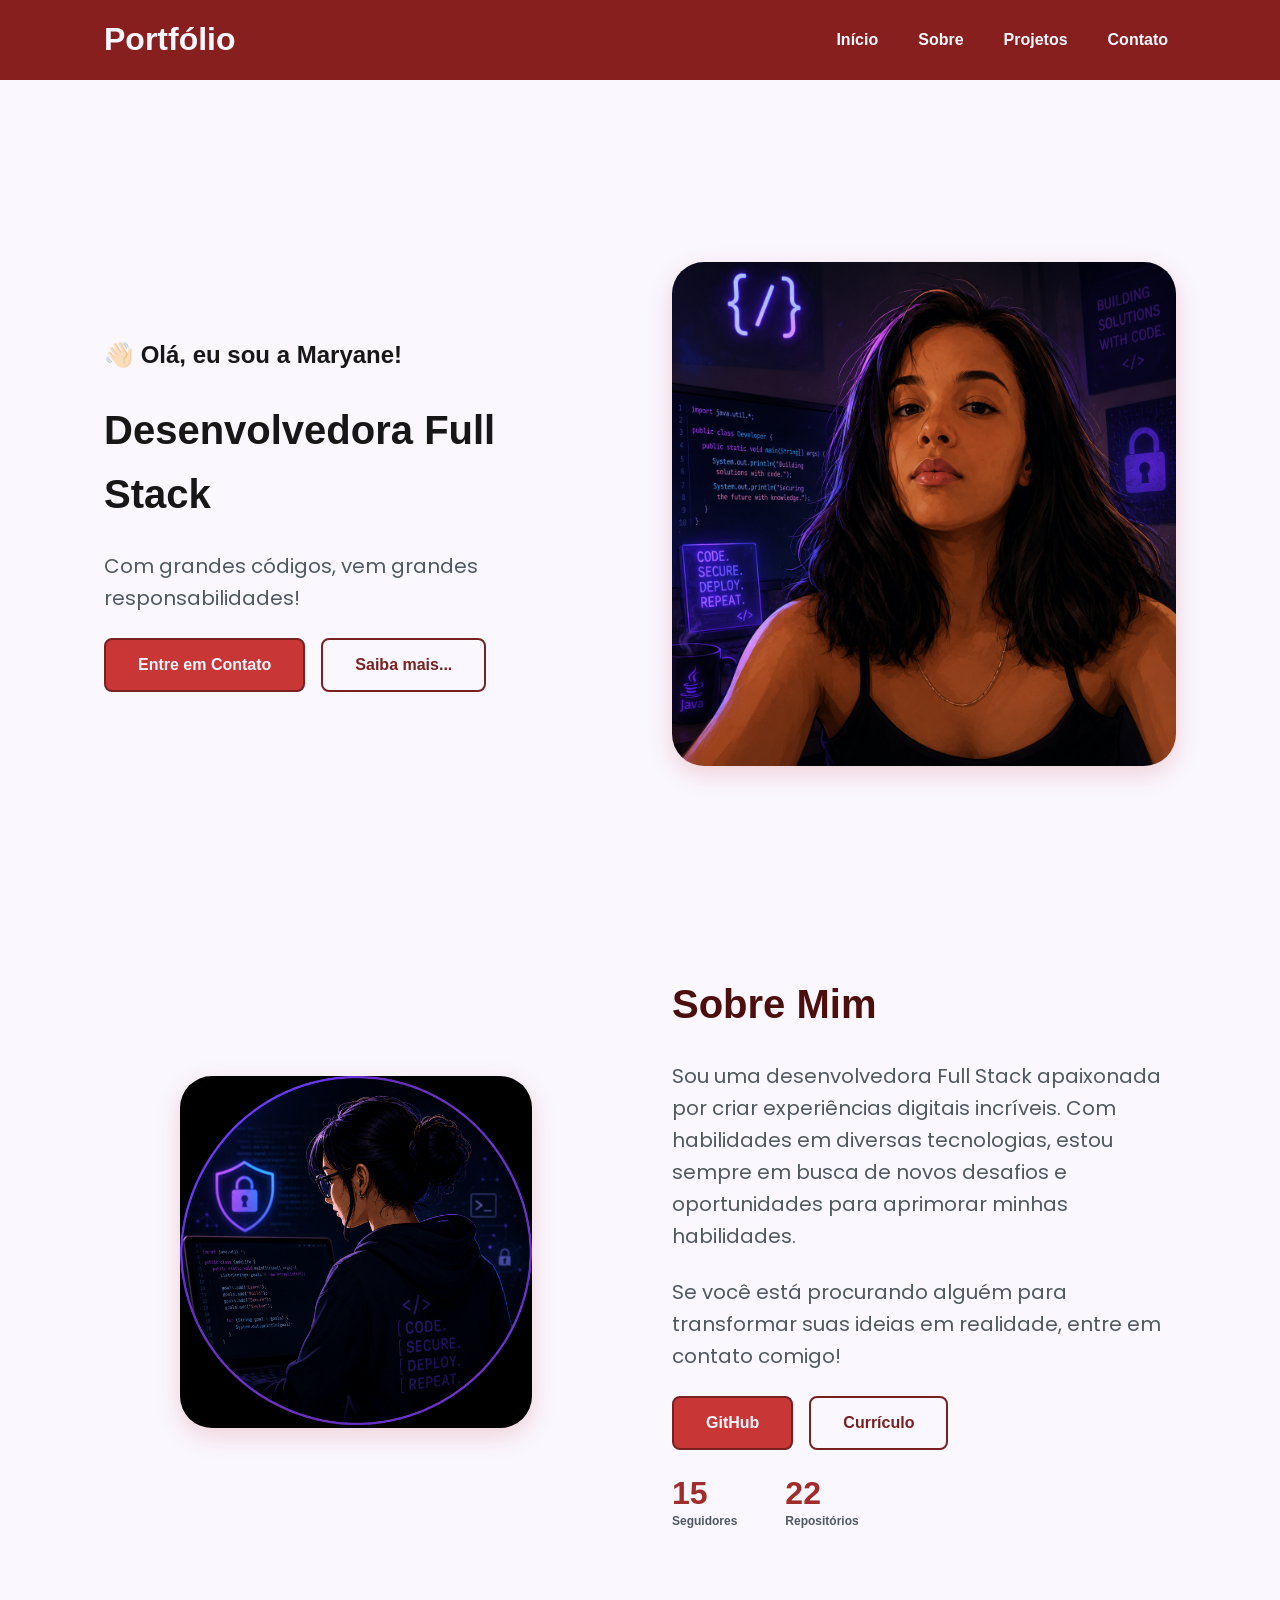
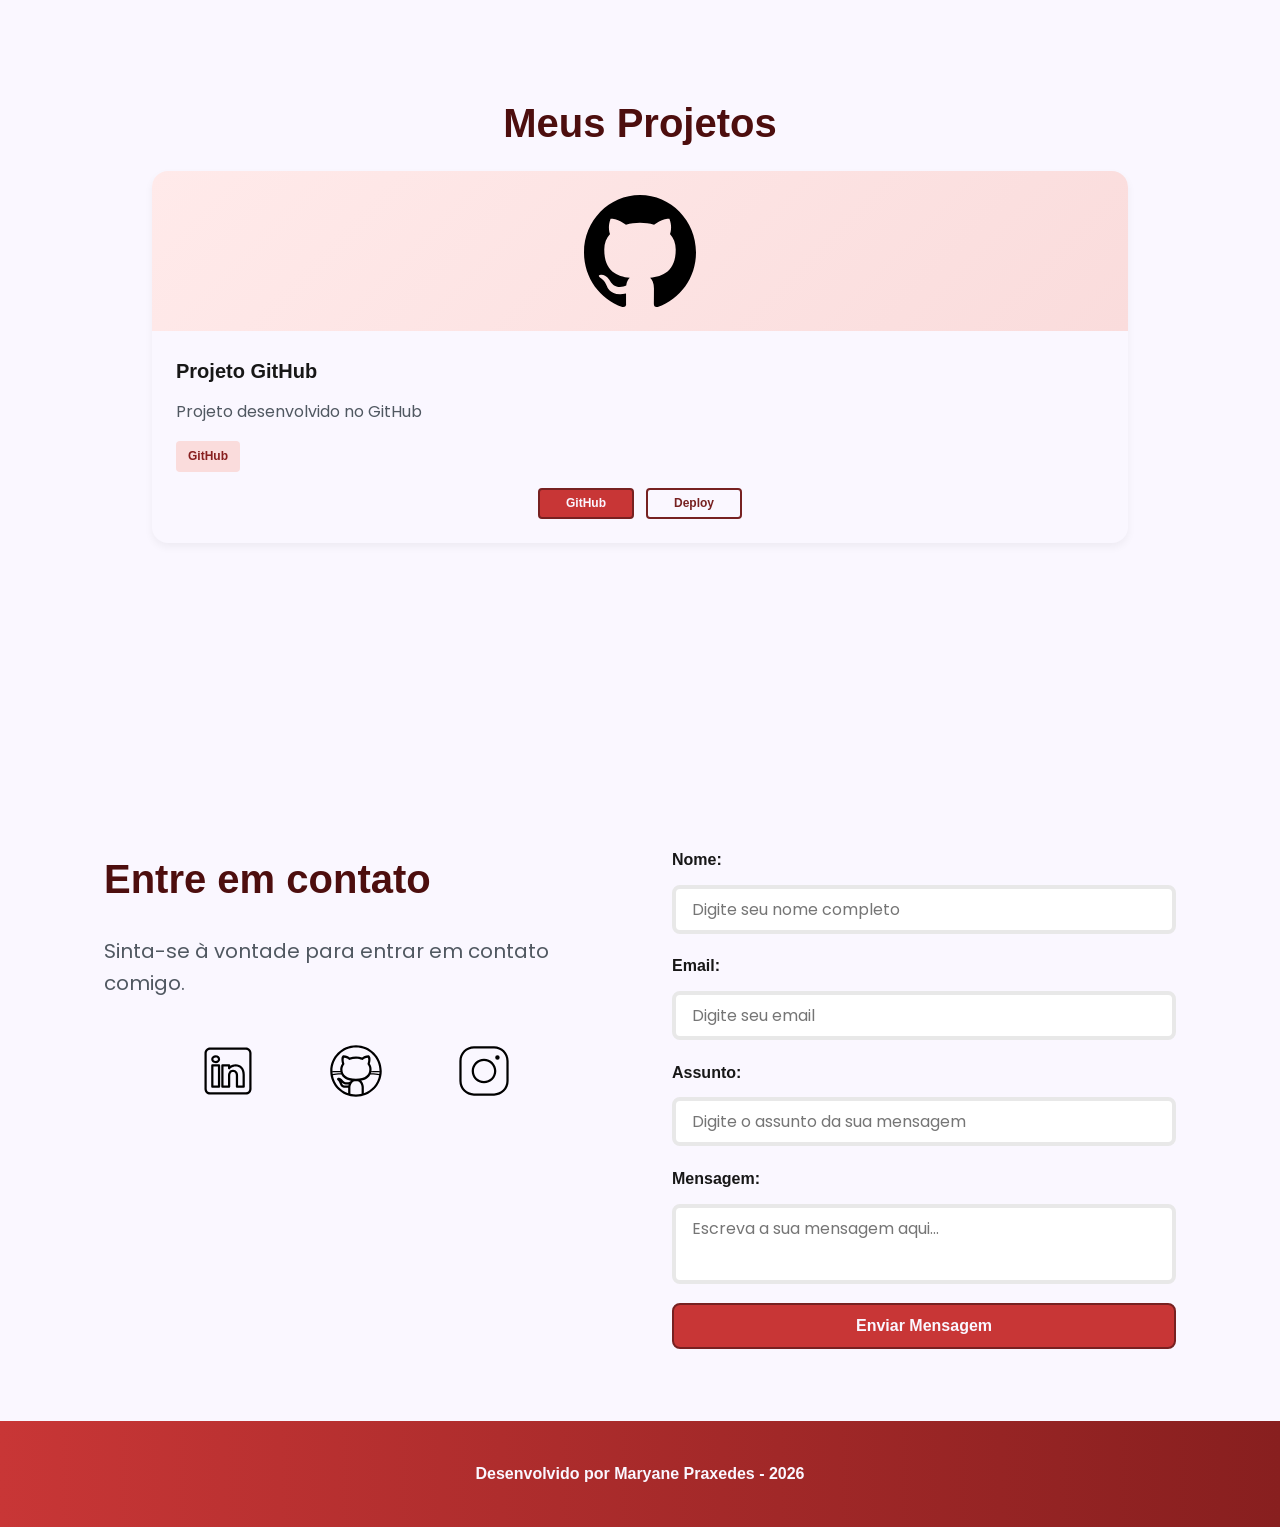
==== commit 4a76c5ff: ":sparkles: Criação da responsividade do site, ajustes de cores e adição de imagens." ====
--- a/index.html
+++ b/index.html
@@ -43,7 +43,7 @@
                     <li><a href="#hero">Início</a></li>
                     <li><a href="#about">Sobre</a></li>
                     <li><a href="#projects">Projetos</a></li>
-                    <li><a href="#contact">Contatos</a></li>
+                    <li><a href="#contact">Contato</a></li>
 
                 </ul>
             </nav>
@@ -70,7 +70,7 @@
 
             <!-- Imagem da Seção Hero -->
             <figure class="hero-image">
-                <img src="./assets/img/foto_dev_woman.svg" alt="Foto do autor do site" class="float-animation">
+                <img src="./eu desenho.png" alt="Foto do autor do site" class="float-animation">
             </figure>
 
         </section>
@@ -80,7 +80,7 @@
 
             <!-- Imagem da Seção Sobre Mim -->
             <figure class="about-image">
-                <img src="./assets/img/avatar_dev_woman.svg" alt="Foto - Perfil do autor do site">
+                <img src="./menina de costas.png" alt="Foto - Perfil do autor do site">
             </figure>
 
             <!-- Conteúdo da Seção Sobre Mim -->
@@ -118,13 +118,13 @@
 
                         <!-- Número de Seguidores -->
                         <div class="data-item">
-                            <span class="data-number">100</span>
+                            <span class="data-number">15</span>
                             <span class="data-label">Seguidores</span>
                         </div>
 
                         <!-- Número de Repositórios -->
                         <div class="data-item">
-                            <span class="data-number">10</span>
+                            <span class="data-number">22</span>
                             <span class="data-label">Repositórios</span>
                         </div>
 
--- a/assets/css/styles.css
+++ b/assets/css/styles.css
@@ -1,42 +1,42 @@
 * {
-margin: 0;
-padding: 0; 
-box-sizing: border-box;
-font-family: 'Poppins', sans-serif;
-font-weight: 400;
-text-decoration: none;
-outline: none;
+    margin: 0;
+    padding: 0;
+    box-sizing: border-box;
+    font-family: 'Poppins', sans-serif;
+    font-weight: 400;
+    text-decoration: none;
+    outline: none;
 }
 
 /* Variáveis */
 :root {
-    /* Paleta de Cores - Purple */
-    --purple-50: #f4eaff;
-    --purple-100: #e9dcfa;
-    --purple-200: #cdb3f0;
-    --purple-300: #b186e5;
-    --purple-400: #9460db;
-    --purple-500: #6b36c8;
-    --purple-600: #5b2ca0;
-    --purple-700: #4c2177;
-    --purple-800: #441f88;
-    --purple-900: #2a0e4d;
-    --purple-950: #1a0730;
- 
+    /* Paleta de Cores - Red */
+    --red-50: #ffeaea;
+    --red-100: #fadcdc;
+    --red-200: #f0b3b3;
+    --red-300: #e58686;
+    --red-400: #db6060;
+    --red-500: #c83636;
+    --red-600: #a02c2c;
+    --red-700: #772121;
+    --red-800: #881f1f;
+    --red-900: #4d0e0e;
+    --red-950: #300707;
+
     /* Cores Neutras */
     --gray-200: #e8e8e8;
     --gray-400: #505861;
     --black: #171717;
     --white: #FAF7FF;
- 
+
     /* Cores de Estado */
     --error: #e63946;
- 
+
     /* Sombras */
     --shadow-sm: 0 0.25rem 0.5rem rgba(0, 0, 0, 0.05);
-    --shadow-md: 0 0.25rem 0.75rem rgba(107, 54, 200, 0.3);
-    --shadow-lg: 0 0.5rem 1.5rem rgba(107, 54, 200, 0.2);
- 
+    --shadow-md: 0 0.25rem 0.75rem rgba(200, 54, 54, 0.3);
+    --shadow-lg: 0 0.5rem 1.5rem rgba(200, 54, 54, 0.2);
+
     /* Espaçamentos */
     --spacing-xs: 0.5rem;
     --spacing-sm: 1rem;
@@ -44,7 +44,7 @@
     --spacing-lg: 2rem;
     --spacing-xl: 3rem;
     --spacing-2xl: 4rem;
- 
+
     /* Tamanhos de Fonte */
     --text-sm: 0.75rem;
     --text-base: 1rem;
@@ -52,14 +52,14 @@
     --text-xl: 1.5rem;
     --text-2xl: 2rem;
     --text-3xl: 2.5rem;
- 
+
     /* Border Radius */
     --radius-sm: 0.25rem;
     --radius-md: 0.5rem;
     --radius-lg: 1rem;
     --radius-xl: 2rem;
     --radius-full: 50%;
- 
+
     /* Animação Padrão */
     --transition-default: all 0.3s ease;
 }
@@ -109,51 +109,51 @@
 }
 
 .botao {
-    border-color: var(--purple-700);
-    background-color: var(--purple-500);
+    border-color: var(--red-700);
+    background-color: var(--red-500);
     color: var(--white);
 }
 
 .botao:hover {
-    border-color: var(--purple-800);
-    background-color: var(--purple-700);
+    border-color: var(--red-800);
+    background-color: var(--red-500);
     box-shadow: var(--shadow-md);
     transform: translateY(-0.25rem);
 }
 
 .botao-outline {
-    border-color: var(--purple-700);
+    border-color: var(--red-700);
     background-color: transparent;
-    color: var(--purple-700);
+    color: var(--red-700);
 }
 
 .botao-outline:hover {
-    border-color: var(--purple-700);
-    background-color: var(--purple-500);
+    border-color: var(--red-800);
+    background-color: var(--red-500);
     color: var(--white);
     transform: translateY(-0.25rem);
 }
 
 /* Botões pequenos - Card Projetos */
- 
+
 .botao.botao-sm,
 .botao-outline.botao-sm {
-  min-width: 6rem;
-  padding: 0.25rem var(--spacing-sm);
-  border-width: 0.125rem;
-  border-radius: 0.25rem;
-  font-size: var(--text-sm);
-}
-
-header{
-   position: sticky;
-   top: 0;
-   z-index: 1000;
-   width: 100%;
-   height: 5rem;
-   border-bottom: var (--spacing-xs) solid var(--gray-200);
-   box-shadow: var(--purple-800);
-   background-color: var(--purple-800);
+    min-width: 6rem;
+    padding: 0.25rem var(--spacing-sm);
+    border-width: 0.125rem;
+    border-radius: 0.25rem;
+    font-size: var(--text-sm);
+}
+
+header {
+    position: sticky;
+    top: 0;
+    z-index: 1000;
+    width: 100%;
+    height: 5rem;
+    border-bottom: var (--spacing-xs) solid var(--gray-200);
+    box-shadow: var(--red-800);
+    background-color: var(--red-800);
 }
 
 header a {
@@ -163,7 +163,7 @@
 }
 
 header a:hover {
-    color: var(--purple-100);
+    color: var(--red-100);
 }
 
 #titulo {
@@ -217,7 +217,7 @@
 }
 
 /* configura todos os parágrafos */
-.hero-content p, 
+.hero-content p,
 .about-content p,
 .contact-info p {
     font-size: var(--text-lg);
@@ -239,20 +239,21 @@
 
 /* Animação Flutuante */
 @keyframes float {
-  0%,
-  100% {
-    transform: translateY(0);
-  }
- 
-  50% {
-    transform: translateY(-1.25rem);
-  }
- 
-}
- 
+
+    0%,
+    100% {
+        transform: translateY(0);
+    }
+
+    50% {
+        transform: translateY(-1.25rem);
+    }
+
+}
+
 /* Usa animação */
 .float-animation {
-  animation: float 3s ease-in-out infinite;
+    animation: float 3s ease-in-out infinite;
 }
 
 
@@ -279,7 +280,7 @@
     height: auto;
     border-radius: var(--radius-xl);
     box-shadow: var(--shadow-lg);
-    background-color: var(--purple-50);
+    background-color: var(--red-50);
 }
 
 /* Conteúdo de Texto */
@@ -291,10 +292,12 @@
     gap: var(--spacing-md);
 }
 
-.about-content h2 {
+.about-content h2,
+.projects-container h2,
+.contact-info h2 {
     font-size: var(--text-3xl);
     font-weight: 700;
-    color: var(--purple-900);
+    color: var(--red-900);
 }
 
 /* Container de Botões + Estatísticas */
@@ -319,7 +322,7 @@
 .data-number {
     font-size: var(--text-2xl);
     font-weight: 700;
-    color: var(--purple-600);
+    color: var(--red-600);
     line-height: 1.2;
 }
 
@@ -354,10 +357,10 @@
 }
 
 .projects-swiper {
-   position: relative;
-   width: 100%;
-   padding: var(--spacing-sm) var(--spacing-xl) var(--spacing-xl);
-   overflow: hidden;
+    position: relative;
+    width: 100%;
+    padding: var(--spacing-sm) var(--spacing-xl) var(--spacing-xl);
+    overflow: hidden;
 }
 
 /* cards projects */
@@ -385,7 +388,7 @@
     align-items: center;
     width: 100%;
     height: 10rem;
-    background: linear-gradient(135deg, var(--purple-50) 0%, var(--purple-100) 100%);
+    background: linear-gradient(135deg, var(--red-50) 0%, var(--red-100) 100%);
 }
 
 .project-image img {
@@ -428,10 +431,10 @@
 .tag {
     padding: 0.375rem 0.75rem;
     border-radius: var(--radius-sm);
-    background-color: var(--purple-100);
+    background-color: var(--red-100);
     font-size: var(--text-sm);
     font-weight: 600;
-    color: var(--purple-800);
+    color: var(--red-800);
 }
 
 .project-buttons {
@@ -443,13 +446,13 @@
 }
 
 /* Configuração do Swiper */
- 
+
 .swiper-wrapper {
 
     align-items: stretch;
 
 }
- 
+
 .swiper-slide {
 
     display: flex;
@@ -457,7 +460,7 @@
     height: auto;
 
 }
- 
+
 /* Botões do Swiper (navegação) */
 
 .swiper-button-next,
@@ -469,25 +472,25 @@
     height: 3rem;
 
 }
- 
+
 .swiper-button-next:after,
 
 .swiper-button-prev:after {
 
     font-size: var(--text-lg);
 
-    color: var(--purple-500);
-
-}
- 
+    color: var(--red-500);
+
+}
+
 .swiper-button-next:hover:after,
 
 .swiper-button-prev:hover:after {
 
-    color: var(--purple-800);
-
-}
- 
+    color: var(--red-800);
+
+}
+
 /* Indicadores de paginação */
 
 .swiper-pagination-bullet {
@@ -501,19 +504,19 @@
     opacity: 1;
 
 }
- 
+
 .swiper-pagination-bullet-active {
 
     width: var(--spacing-lg);
 
     border-radius: var(--radius-sm);
 
-    background-color: var(--purple-500);
-
-}
- 
+    background-color: var(--red-500);
+
+}
+
 .contact-container {
-    display:grid;
+    display: grid;
     grid-template-columns: 1fr 1fr;
     gap: var(--spacing-2xl);
 }
@@ -548,14 +551,7 @@
 
 .social-icon img:hover {
 
-  filter: brightness(0) 
-          saturate(100%) 
-          invert(42%) 
-          sepia(93%) 
-          saturate(1352%) 
-          hue-rotate(243deg) 
-          brightness(79%) 
-          contrast(91%);
+    filter: brightness(0) saturate(100%) invert(42%) sepia(93%) saturate(1352%) hue-rotate(243deg) brightness(79%) contrast(91%);
 
 }
 
@@ -571,7 +567,7 @@
     font-size: var(--text-base);
     font-weight: 600;
 }
- 
+
 form input,
 form textarea {
     width: 100%;
@@ -601,10 +597,10 @@
 }
 
 /* Footer */
- 
+
 footer {
     padding: 2.5rem;
-    background: linear-gradient(to right, var(--purple-500), var(--purple-800));
+    background: linear-gradient(to right, var(--red-500), var(--red-800));
     font-weight: 600;
     text-align: center;
     color: var(--white);
@@ -616,7 +612,8 @@
     display: flex;
     justify-content: center;
     align-items: center;
-    min-height: calc(100vh - 12rem); /* Centraliza o card entre o header e o footer */
+    min-height: calc(100vh - 12rem);
+    /* Centraliza o card entre o header e o footer */
     padding: var(--spacing-xl) var(--spacing-md);
 }
 
@@ -669,8 +666,429 @@
     .success-content {
         padding: var(--spacing-xl) var(--spacing-md);
     }
-    
+
     .success-content h1 {
         font-size: var(--text-xl);
     }
+}
+
+/* Responsividade Tablet */
+@media screen and (max-width: 1024px) {
+    .section-container {
+        padding: var(--spacing-lg) var(--spacing-md);
+    }
+
+    .section-container h1 {
+        font-size: var(--text-3xl);
+    }
+
+    .section-container h2 {
+        font-size: var(--text-2xl);
+    }
+
+    .section-container p {
+        font-size: var(--text-base);
+    }
+
+    .section-container span {
+        font-size: var(--text-lg);
+    }
+
+     #about .about-content h2 {
+        width: 100%;
+        text-align: center;
+    }
+
+    .success-content h1 {
+        font-size: var(--text-3xl);
+    }
+
+    .success-content h2 {
+        font-size: var(--text-lg);
+    }
+
+    #titulo {
+        font-size: var(--text-xl);
+    }
+
+    @media screen and (max-width: 768px) {
+        .menu-list {
+            display: none;
+        }
+    }
+
+    .hero-container {
+        flex-direction: column-reverse;
+        gap: var(--spacing-lg);
+        min-height: 60vh;
+        text-align: center;
+    }
+
+    .hero-content,
+    .hero-image {
+        width: 90%;
+    }
+
+    .hero-image img {
+        object-fit: cover;
+    }
+
+    .buttons-container {
+        justify-content: center;
+        width: 100%;
+    }
+
+    .hero-container .botao,
+    .hero-container .botao-outline {
+        padding: 0.5rem 1.5rem;
+        font-size: var(--text-base);
+        white-space: nowrap;
+    }
+
+    /* Responsividade Tablet Seção About */
+    .about-container {
+        flex-direction: column;
+        gap: var(--spacing-lg);
+        margin: var(--spacing-lg);
+        padding: var(--spacing-lg);
+    }
+
+    .about-image {
+        display: flex;
+        justify-content: center;
+        flex: 1;
+        width: 100%;
+    }
+
+    .about-image img {
+        width: 100%;
+        max-width: 16rem;
+    }
+
+    .about-content {
+        width: 100%;
+    }
+
+    .about-buttons-data {
+        align-items: stretch;
+        flex-direction: column;
+        gap: var(--spacing-md);
+    }
+
+    .about-buttons-data .botao {
+        margin-right: 0;
+    }
+
+    .data-container {
+        justify-content: center;
+        width: 100%;
+    }
+
+    /* Responsividade Tablet Seção Projects */
+    .projects-container {
+        margin: var(--spacing-sm) var(--spacing-lg);
+    }
+
+    .projects-swiper {
+        margin: 0;
+        padding: var(--spacing-sm) var(--spacing-lg) 2.5rem;
+    }
+
+    .project-card {
+        height: 30rem;
+        width: 100%;
+        min-height: 30rem;
+        max-height: 30rem;
+        max-width: 100%;
+    }
+
+    .project-content {
+        display: flex;
+        flex-direction: column;
+        justify-content: space-between;
+        height: 100%;
+    }
+
+    .project-content p {
+        flex: 1;
+        overflow: hidden;
+    }
+
+    .project-tags {
+        min-height: 2.5rem;
+        align-items: flex-start;
+    }
+
+    .swiper-wrapper {
+        align-items: stretch;
+    }
+
+    .swiper-slide {
+        display: flex;
+        justify-content: center;
+        align-items: stretch;
+        height: auto;
+    }
+
+    .swiper-button-next,
+    .swiper-button-prev {
+        display: none;
+    }
+
+    /* Responsividade Tablet Seção Contact */
+    .contact-container {
+        grid-template-columns: 1fr;
+        gap: var(--spacing-lg);
+        width: 90%;
+        margin: 0 auto;
+    }
+
+    /* Responsividade Tablet Seção Success */
+    .success-container {
+        padding: var(--spacing-xl) var(--spacing-md);
+        min-height: calc(100vh - 10rem);
+    }
+
+    .success-content {
+        gap: var(--spacing-lg);
+        max-width: 35rem;
+    }
+
+    .success-icon {
+        width: 6rem;
+        height: 6rem;
+    }
+
+    .success-icon img {
+        width: 5rem;
+        height: 5rem;
+    }
+
+
+}
+
+/* Responsividade Mobile */
+@media screen and (max-width: 480px) {
+    .section-container {
+        padding: var(--spacing-md) var(--spacing-sm);
+    }
+
+    .section-container h1 {
+        font-size: var(--text-2xl);
+    }
+
+    .section-container h2 {
+        font-size: var(--text-xl);
+    }
+
+    .section-container p {
+        font-size: var(--text-sm);
+    }
+
+    .section-container span {
+        font-size: var(--text-base);
+    }
+
+    #titulo {
+        font-size: var(--text-lg);
+    }
+
+    .menu-list {
+        display: none;
+    }
+
+    .hero-container {
+        flex-direction: column-reverse;
+        gap: var(--spacing-md);
+        min-height: auto;
+        padding: var(--spacing-md) 0;
+    }
+
+    .hero-content,
+    .hero-image {
+        width: 100%;
+    }
+
+    .hero-content {
+        text-align: center;
+    }
+
+    .hero-image img {
+        width: 80%;
+        max-width: 18rem;
+        height: auto;
+        object-fit: cover;
+    }
+
+    .buttons-container {
+        flex-direction: column;
+        align-items: center;
+        justify-content: center;
+        gap: var(--spacing-sm);
+        width: 100%;
+    }
+
+    .hero-container .botao,
+    .hero-container .botao-outline {
+        width: 80%;
+        max-width: 18rem;
+        padding: 0.6rem 1rem;
+        font-size: var(--text-sm);
+        white-space: nowrap;
+    }
+
+    .about-container {
+        flex-direction: column;
+        gap: var(--spacing-md);
+        margin: var(--spacing-sm);
+        padding: var(--spacing-md);
+    }
+
+    .about-image {
+        width: 100%;
+        display: flex;
+        justify-content: center;
+    }
+
+    .about-image img {
+        width: 70%;
+        max-width: 14rem;
+    }
+
+    .about-content,
+    .about-content h2 {
+        width: 100%;
+        text-align: center;
+    }
+
+    .about-buttons-data {
+        align-items: center;
+        flex-direction: column;
+        gap: var(--spacing-sm);
+    }
+
+    .about-buttons-data .botao {
+        width: 80%;
+        margin-right: 0;
+    }
+
+    .data-container {
+        flex-direction: column;
+        align-items: center;
+        justify-content: center;
+        gap: var(--spacing-sm);
+        width: 100%;
+    }
+
+    .projects-container {
+        margin: var(--spacing-sm);
+    }
+
+    .projects-swiper {
+        margin: 0;
+        padding: var(--spacing-sm) 0 2rem;
+    }
+
+    .project-card {
+        width: 100%;
+        height: auto;
+        min-height: 28rem;
+        max-height: none;
+    }
+
+    .project-content {
+        height: 100%;
+        padding: var(--spacing-md);
+    }
+
+    .project-content p {
+        flex: 1;
+        overflow: hidden;
+    }
+
+    .project-tags {
+        min-height: auto;
+        flex-wrap: wrap;
+        gap: 0.4rem;
+    }
+
+    .swiper-button-next,
+    .swiper-button-prev {
+        display: none;
+    }
+
+    .contact-container {
+        display: grid;
+        grid-template-columns: 1fr;
+        width: 100%;
+        max-width: 100%;
+        margin: 0 auto;
+        padding: var(--spacing-md);
+        gap: var(--spacing-lg);
+        box-sizing: border-box;
+    }
+
+    .contact-info {
+        width: 100%;
+        max-width: 100%;
+        box-sizing: border-box;
+        text-align: center;
+    }
+
+    .social-container {
+        display: flex;
+        justify-content: center;
+        align-items: center;
+        gap: var(--spacing-md);
+        width: 100%;
+    }
+
+    #formulario {
+        width: 100%;
+        max-width: 100%;
+        box-sizing: border-box;
+    }
+
+    #formulario input,
+    #formulario textarea {
+        width: 100%;
+        max-width: 100%;
+        box-sizing: border-box;
+    }
+
+    #formulario .botao {
+        max-width: 100%;
+        box-sizing: border-box;
+    }
+
+    /* Responsividade Mobile Seção Success */
+    .success-container {
+        padding: var(--spacing-lg) var(--spacing-sm);
+        min-height: calc(100vh - 8rem);
+    }
+
+    .success-content {
+        gap: var(--spacing-md);
+        max-width: 100%;
+        width: 100%;
+        text-align: center;
+    }
+
+    .success-content h1 {
+        font-size: var(--text-2xl);
+    }
+
+    .success-content h2 {
+        font-size: var(--text-base);
+    }
+
+    .success-icon {
+        width: 5rem;
+        height: 5rem;
+    }
+
+    .success-icon img {
+        width: 4rem;
+        height: 4rem;
+    }
 }
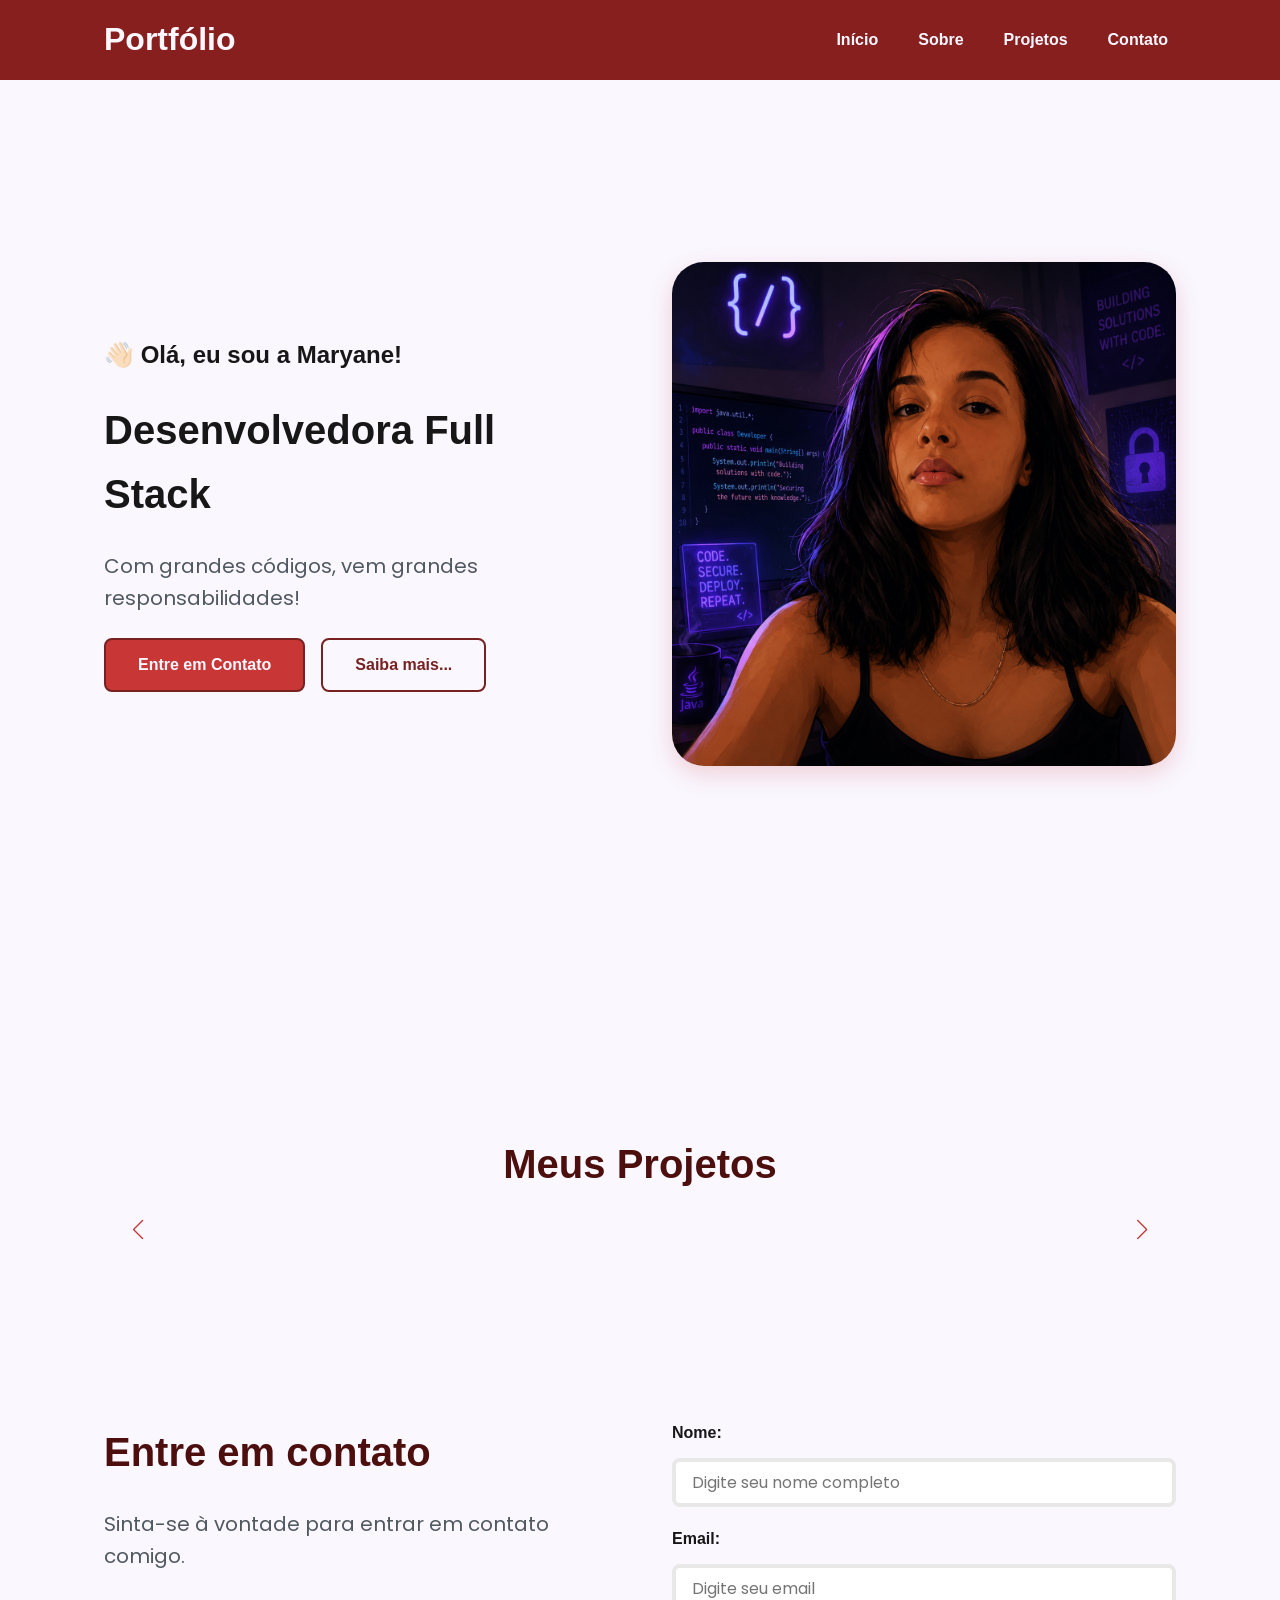
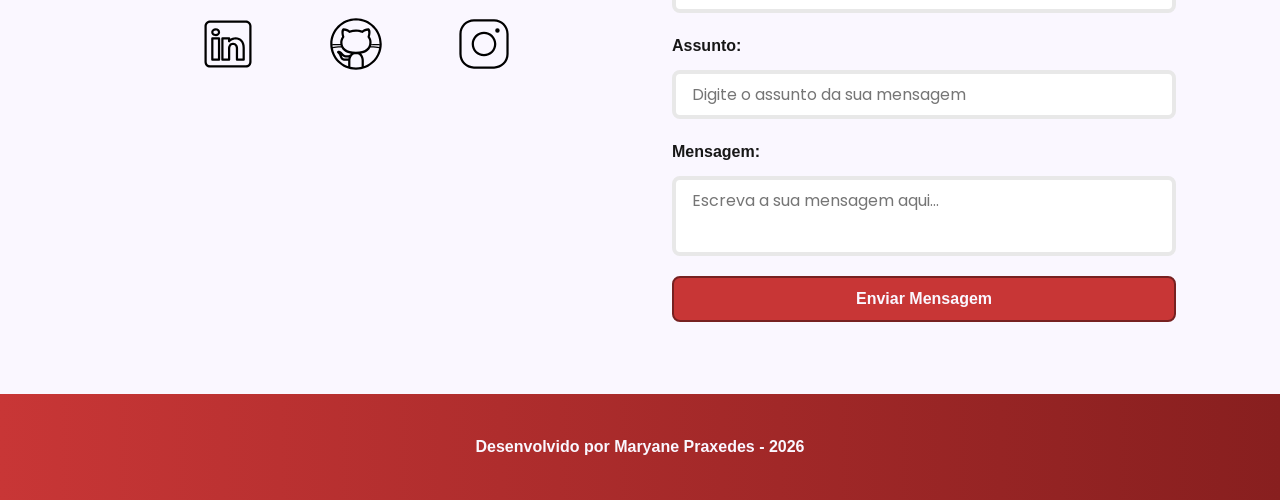
==== commit d0767ca5: "Construção do JS" ====
--- a/index.html
+++ b/index.html
@@ -22,6 +22,9 @@
     <meta name="robots" content="index, follow">
 
     <link rel="icon" type="image/svg+xml" href="./assets/img/favicon.svg">
+
+    <!-- SWIPER CSS -->
+    <link rel="stylesheet" href="https://cdn.jsdelivr.net/npm/swiper@11/swiper-bundle.min.css">
 
     <!-- CSS principal da página -->
     <link rel="stylesheet" href="./assets/css/styles.css">
@@ -78,60 +81,7 @@
         <!-- Seção Sobre Mim -->
         <section id="about" class="section-container about-container">
 
-            <!-- Imagem da Seção Sobre Mim -->
-            <figure class="about-image">
-                <img src="./menina de costas.png" alt="Foto - Perfil do autor do site">
-            </figure>
 
-            <!-- Conteúdo da Seção Sobre Mim -->
-            <article class="about-content">
-
-                <h2>Sobre Mim</h2>
-
-                <p>
-                    Sou uma desenvolvedora Full Stack apaixonada por criar experiências digitais incríveis.
-                    Com habilidades em diversas tecnologias, estou sempre em busca de novos desafios e
-                    oportunidades para aprimorar minhas habilidades.
-                </p>
-
-                <p>
-                    Se você está procurando alguém para transformar suas ideias em realidade,
-                    entre em contato comigo!
-                </p>
-
-                <!-- Links (GitHub + Currículo) e Dados do GitHub -->
-                <div class="about-buttons-data">
-
-                    <!-- Links -->
-                    <div class="buttons-container">
-                        <a href="https://github.com/marypraxedes" target="_blank" class="botao">
-                            GitHub
-                        </a>
-
-                        <a href="./Currículo Novo - Maryane Praxedes.pdf" target="_blank" class="botao-outline">
-                            Currículo
-                        </a>
-                    </div>
-
-                    <!-- Dados do Repositório GitHub -->
-                    <div class="data-container">
-
-                        <!-- Número de Seguidores -->
-                        <div class="data-item">
-                            <span class="data-number">15</span>
-                            <span class="data-label">Seguidores</span>
-                        </div>
-
-                        <!-- Número de Repositórios -->
-                        <div class="data-item">
-                            <span class="data-number">22</span>
-                            <span class="data-label">Repositórios</span>
-                        </div>
-
-                    </div>
-                </div>
-
-            </article>
 
         </section>
 
@@ -143,42 +93,6 @@
             <!-- Swiper Container -->
             <div class="swiper projects-swiper">
                 <div class="swiper-wrapper">
-
-                    <div class="swiper-slide">
-
-                        <article class="project-card">
-
-                            <!-- Ícone da Tecnologia padrão do projeto -->
-                            <figure class="project-image">
-                                <img src="./assets/icons/languages/github.svg" alt="Ícone do GitHub" width="100">
-                            </figure>
-
-                            <!-- Conteúdo do Projeto -->
-                            <div class="project-content">
-
-                                <h3>Projeto GitHub</h3>
-                                <p>Projeto desenvolvido no GitHub</p>
-
-                                <!-- Tags do Projeto -->
-                                <div class="project-tags">
-                                    <span class="tag">GitHub</span>
-                                </div>
-
-                                <!-- Links do Projeto -->
-                                <div class="project-buttons">
-                                    <a href="#" target="_blank" class="botao botao-sm">
-                                        GitHub
-                                    </a>
-                                    <a href="#" target="_blank" class="botao-outline botao-sm">
-                                        Deploy
-                                    </a>
-                                </div>
-
-                            </div>
-
-                        </article>
-
-                    </div>
 
                 </div>
 
@@ -223,7 +137,10 @@
 
 
             <!-- Formulário de Contato -->
-            <form id="formulario">
+            <form id="formulario" action  = "https://formsubmit.co/64e0d5ed442a7a50af0a026faa2973d2" method = "POST">
+
+                <input type = "hidden" name="_next" value="http://localhost:5500/success.html">
+                <input type = "hidden" name="_captcha" value="false">
 
                 <label for="nome">Nome:</label>
                 <input id="nome" name="nome" type="text" placeholder="Digite seu nome completo">
@@ -256,6 +173,11 @@
         Desenvolvido por Maryane Praxedes - 2026
     </footer>
 
+    <!-- SWIPER JS -->
+    <script src="https://cdn.jsdelivr.net/npm/swiper@11/swiper-bundle.min.js"></script>
+
+    <script src="./assets/js/script.js"></script>
+
 
 </body>
 
